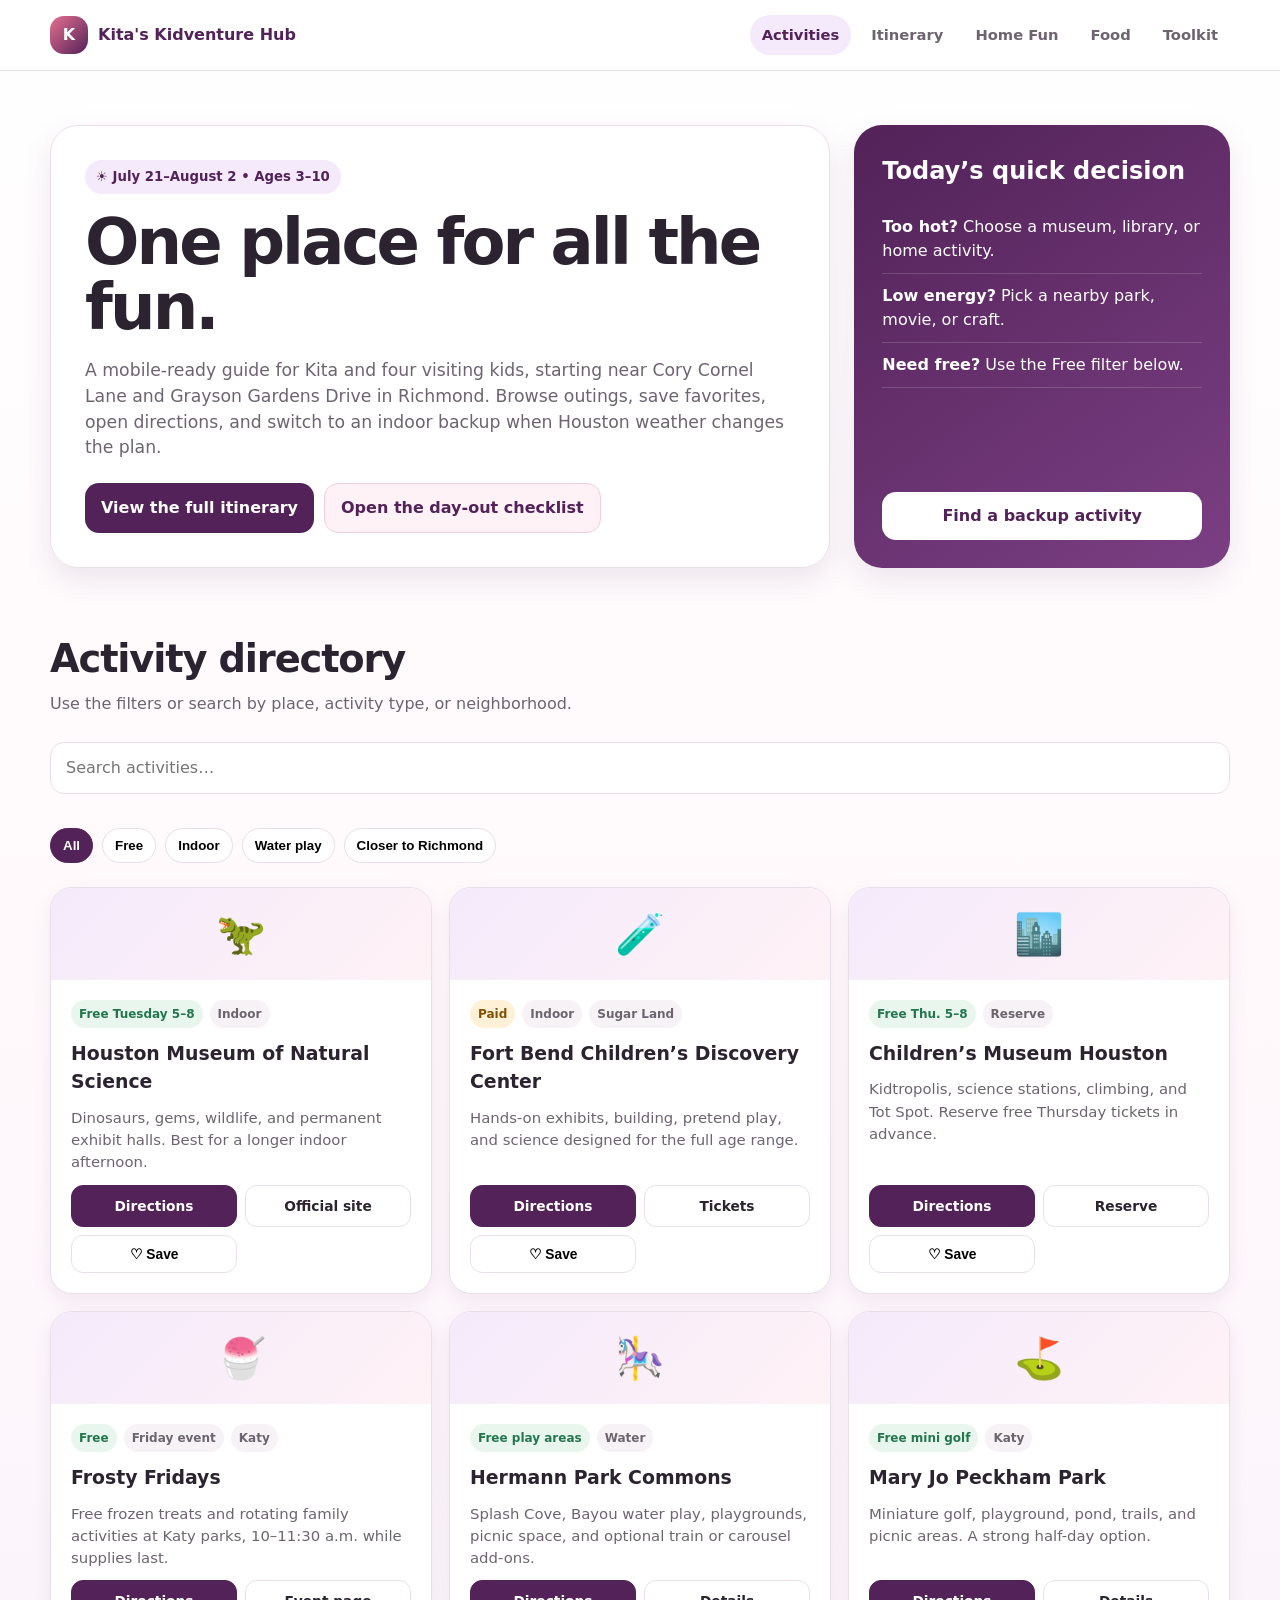
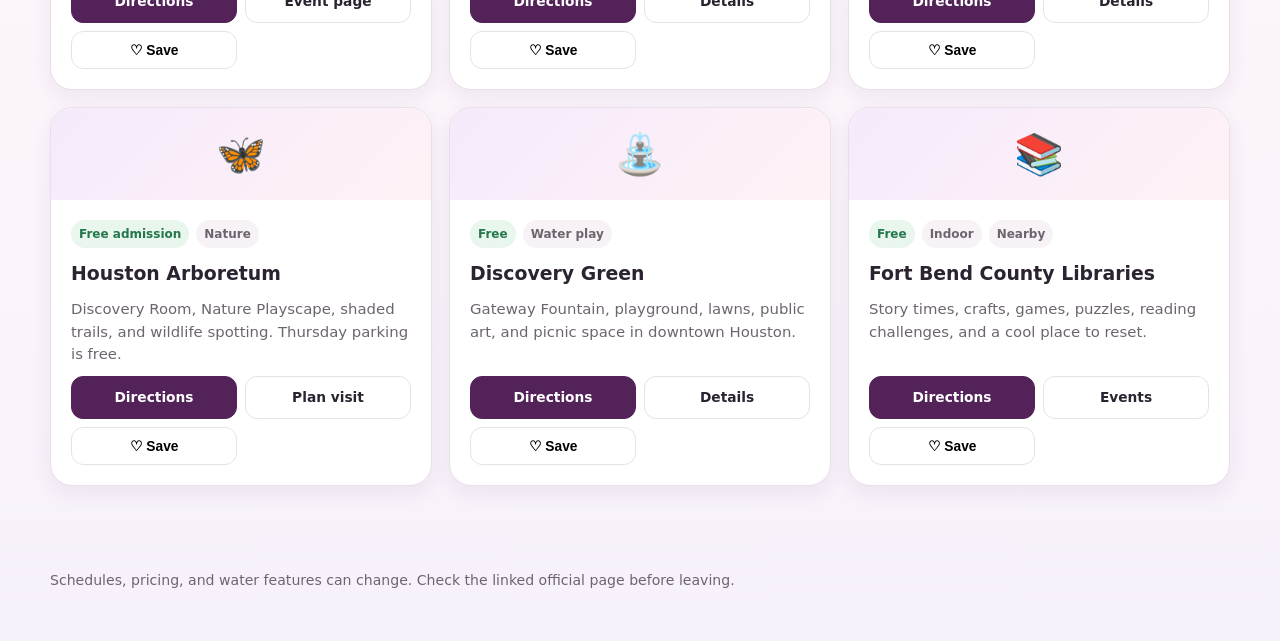
==== index.html @ 1c698588 "Add files via upload" ====
<!doctype html><html lang="en"><head><meta charset="utf-8"><meta name="viewport" content="width=device-width,initial-scale=1"><title>Kita's Kidventure Hub</title><link rel="stylesheet" href="styles.css"></head><body>
<header class="site-header"><div class="wrap nav"><a class="brand" href="index.html"><span class="brand-mark">K</span>Kita's Kidventure Hub</a><nav class="nav-links"><a class="active" href="index.html">Activities</a><a href="itinerary.html">Itinerary</a><a href="home.html">Home Fun</a><a href="food.html">Food</a><a href="toolkit.html">Toolkit</a></nav></div></header>
<main><section class="hero"><div class="wrap hero-grid"><div class="hero-card"><span class="eyebrow">☀️ July 21–August 2 • Ages 3–10</span><h1>One place for all the fun.</h1><p>A mobile-ready guide for Kita and four visiting kids, starting near Cory Cornel Lane and Grayson Gardens Drive in Richmond. Browse outings, save favorites, open directions, and switch to an indoor backup when Houston weather changes the plan.</p><div class="hero-actions"><a class="btn btn-primary" href="itinerary.html">View the full itinerary</a><a class="btn btn-secondary" href="toolkit.html">Open the day-out checklist</a></div></div><aside class="quick-card"><div><h2>Today’s quick decision</h2><ul class="quick-list"><li><strong>Too hot?</strong> Choose a museum, library, or home activity.</li><li><strong>Low energy?</strong> Pick a nearby park, movie, or craft.</li><li><strong>Need free?</strong> Use the Free filter below.</li></ul></div><a class="btn" style="background:white;color:#522258" href="home.html">Find a backup activity</a></aside></div></section>
<section class="section"><div class="wrap"><div class="section-head"><div><h2>Activity directory</h2><p>Use the filters or search by place, activity type, or neighborhood.</p></div></div><input id="activity-search" class="search" placeholder="Search activities…"><div class="filters"><button class="filter-btn active" data-filter="all">All</button><button class="filter-btn" data-filter="free">Free</button><button class="filter-btn" data-filter="indoor">Indoor</button><button class="filter-btn" data-filter="water">Water play</button><button class="filter-btn" data-filter="nearby">Closer to Richmond</button></div><div class="grid">
<article class="card" data-category="free indoor" data-search="Houston Museum Natural Science dinosaurs museum free indoor"><div class="card-icon">🦖</div><div class="card-body"><div class="tags"><span class="tag free">Free Tuesday 5–8</span><span class="tag">Indoor</span></div><h3>Houston Museum of Natural Science</h3><p>Dinosaurs, gems, wildlife, and permanent exhibit halls. Best for a longer indoor afternoon.</p><div class="card-actions"><a class="map" href="https://www.google.com/maps/dir/?api=1&origin=Cory+Cornel+Lane+and+Grayson+Gardens+Drive,+Richmond,+TX&destination=Houston+Museum+of+Natural+Science" target="_blank">Directions</a><a href="https://www.hmns.org/" target="_blank">Official site</a><button class="favorite" data-favorite="hmns">♡ Save</button></div></div></article>
<article class="card" data-category="paid indoor nearby" data-search="Fort Bend Children's Discovery Center Sugar Land museum indoor"><div class="card-icon">🧪</div><div class="card-body"><div class="tags"><span class="tag paid">Paid</span><span class="tag">Indoor</span><span class="tag">Sugar Land</span></div><h3>Fort Bend Children’s Discovery Center</h3><p>Hands-on exhibits, building, pretend play, and science designed for the full age range.</p><div class="card-actions"><a class="map" href="https://www.google.com/maps/dir/?api=1&origin=Cory+Cornel+Lane+and+Grayson+Gardens+Drive,+Richmond,+TX&destination=Fort+Bend+Children%27s+Discovery+Center" target="_blank">Directions</a><a href="https://www.childrensdiscoveryfb.org/" target="_blank">Tickets</a><button class="favorite" data-favorite="fbcdc">♡ Save</button></div></div></article>
<article class="card" data-category="free indoor" data-search="Children's Museum Houston free Thursday indoor Kidtropolis"><div class="card-icon">🏙️</div><div class="card-body"><div class="tags"><span class="tag free">Free Thu. 5–8</span><span class="tag">Reserve</span></div><h3>Children’s Museum Houston</h3><p>Kidtropolis, science stations, climbing, and Tot Spot. Reserve free Thursday tickets in advance.</p><div class="card-actions"><a class="map" href="https://www.google.com/maps/dir/?api=1&origin=Cory+Cornel+Lane+and+Grayson+Gardens+Drive,+Richmond,+TX&destination=Children%27s+Museum+Houston" target="_blank">Directions</a><a href="https://www.cmhouston.org/visiting/admission" target="_blank">Reserve</a><button class="favorite" data-favorite="cmh">♡ Save</button></div></div></article>
<article class="card" data-category="free outdoor water nearby" data-search="Katy Frosty Fridays frozen treats park water outdoor"><div class="card-icon">🍧</div><div class="card-body"><div class="tags"><span class="tag free">Free</span><span class="tag">Friday event</span><span class="tag">Katy</span></div><h3>Frosty Fridays</h3><p>Free frozen treats and rotating family activities at Katy parks, 10–11:30 a.m. while supplies last.</p><div class="card-actions"><a class="map" href="https://www.google.com/maps/dir/?api=1&origin=Cory+Cornel+Lane+and+Grayson+Gardens+Drive,+Richmond,+TX&destination=Katy+City+Park,+Katy,+TX" target="_blank">Directions</a><a href="https://www.cityofkaty.com/visitors/events" target="_blank">Event page</a><button class="favorite" data-favorite="frosty">♡ Save</button></div></div></article>
<article class="card" data-category="free outdoor water" data-search="Hermann Park Commons splash cove carousel playground outdoor water"><div class="card-icon">🎠</div><div class="card-body"><div class="tags"><span class="tag free">Free play areas</span><span class="tag">Water</span></div><h3>Hermann Park Commons</h3><p>Splash Cove, Bayou water play, playgrounds, picnic space, and optional train or carousel add-ons.</p><div class="card-actions"><a class="map" href="https://www.google.com/maps/dir/?api=1&origin=Cory+Cornel+Lane+and+Grayson+Gardens+Drive,+Richmond,+TX&destination=Hermann+Park+Commons,+Houston,+TX" target="_blank">Directions</a><a href="https://hermannpark.org/plans-projects/the-commons-at-hermann-park/" target="_blank">Details</a><button class="favorite" data-favorite="hermann">♡ Save</button></div></div></article>
<article class="card" data-category="free outdoor nearby" data-search="Mary Jo Peckham Park mini golf playground pond Katy"><div class="card-icon">⛳</div><div class="card-body"><div class="tags"><span class="tag free">Free mini golf</span><span class="tag">Katy</span></div><h3>Mary Jo Peckham Park</h3><p>Miniature golf, playground, pond, trails, and picnic areas. A strong half-day option.</p><div class="card-actions"><a class="map" href="https://www.google.com/maps/dir/?api=1&origin=Cory+Cornel+Lane+and+Grayson+Gardens+Drive,+Richmond,+TX&destination=Mary+Jo+Peckham+Park" target="_blank">Directions</a><a href="https://cp4.harriscountytx.gov/Community-Centers/Community-Center/mary-jo-peckham-aquatic-fitness-center" target="_blank">Details</a><button class="favorite" data-favorite="peckham">♡ Save</button></div></div></article>
<article class="card" data-category="free outdoor" data-search="Houston Arboretum nature center trails discovery room playscape"><div class="card-icon">🦋</div><div class="card-body"><div class="tags"><span class="tag free">Free admission</span><span class="tag">Nature</span></div><h3>Houston Arboretum</h3><p>Discovery Room, Nature Playscape, shaded trails, and wildlife spotting. Thursday parking is free.</p><div class="card-actions"><a class="map" href="https://www.google.com/maps/dir/?api=1&origin=Cory+Cornel+Lane+and+Grayson+Gardens+Drive,+Richmond,+TX&destination=Houston+Arboretum+and+Nature+Center" target="_blank">Directions</a><a href="https://houstonarboretum.org/plan-your-visit/" target="_blank">Plan visit</a><button class="favorite" data-favorite="arboretum">♡ Save</button></div></div></article>
<article class="card" data-category="free outdoor water" data-search="Discovery Green splash fountain playground downtown Houston"><div class="card-icon">⛲</div><div class="card-body"><div class="tags"><span class="tag free">Free</span><span class="tag">Water play</span></div><h3>Discovery Green</h3><p>Gateway Fountain, playground, lawns, public art, and picnic space in downtown Houston.</p><div class="card-actions"><a class="map" href="https://www.google.com/maps/dir/?api=1&origin=Cory+Cornel+Lane+and+Grayson+Gardens+Drive,+Richmond,+TX&destination=Discovery+Green,+Houston,+TX" target="_blank">Directions</a><a href="https://www.discoverygreen.com/" target="_blank">Details</a><button class="favorite" data-favorite="discovery">♡ Save</button></div></div></article>
<article class="card" data-category="free indoor nearby" data-search="Fort Bend County library Sugar Land kids story time crafts games"><div class="card-icon">📚</div><div class="card-body"><div class="tags"><span class="tag free">Free</span><span class="tag">Indoor</span><span class="tag">Nearby</span></div><h3>Fort Bend County Libraries</h3><p>Story times, crafts, games, puzzles, reading challenges, and a cool place to reset.</p><div class="card-actions"><a class="map" href="https://www.google.com/maps/dir/?api=1&origin=Cory+Cornel+Lane+and+Grayson+Gardens+Drive,+Richmond,+TX&destination=Sugar+Land+Branch+Library" target="_blank">Directions</a><a href="https://www.fortbendlibraries.gov/events/upcoming" target="_blank">Events</a><button class="favorite" data-favorite="library">♡ Save</button></div></div></article>
</div></div></section></main>
<footer class="footer"><div class="wrap">Schedules, pricing, and water features can change. Check the linked official page before leaving.</div></footer>
<nav class="mobile-nav"><a href="index.html"><strong>🎟️</strong>Activities</a><a href="itinerary.html"><strong>🗓️</strong>Plan</a><a href="home.html"><strong>🏠</strong>Home</a><a href="food.html"><strong>🍕</strong>Food</a><a href="toolkit.html"><strong>🎒</strong>Toolkit</a></nav><script src="app.js"></script></body></html>
---- styles.css ----
:root{--plum:#522258;--lav:#f4eafb;--pink:#e76f91;--rose:#fff2f6;--gold:#e3a63b;--mint:#e8f6ee;--green:#24764d;--ink:#2b2430;--muted:#6d6470;--white:#fff;--line:#e9dfe8;--shadow:0 12px 30px rgba(82,34,88,.10)}
*{box-sizing:border-box}body{margin:0;font-family:Inter,ui-sans-serif,system-ui,-apple-system,BlinkMacSystemFont,"Segoe UI",sans-serif;color:var(--ink);background:linear-gradient(180deg,#fff 0,#fff8fb 48%,#f7f1fb 100%);line-height:1.5}a{color:inherit}.wrap{width:min(1180px,calc(100% - 28px));margin:auto}.site-header{position:sticky;top:0;z-index:20;background:rgba(255,255,255,.94);backdrop-filter:blur(12px);border-bottom:1px solid var(--line)}.nav{display:flex;align-items:center;justify-content:space-between;gap:16px;min-height:70px}.brand{display:flex;align-items:center;gap:10px;text-decoration:none;font-weight:900;color:var(--plum)}.brand-mark{width:38px;height:38px;border-radius:14px;display:grid;place-items:center;background:linear-gradient(135deg,var(--pink),var(--plum));color:white}.nav-links{display:flex;gap:8px;flex-wrap:wrap}.nav-links a{text-decoration:none;padding:9px 12px;border-radius:999px;font-size:.92rem;font-weight:700;color:var(--muted)}.nav-links a:hover,.nav-links a.active{background:var(--lav);color:var(--plum)}.hero{padding:54px 0 34px}.hero-grid{display:grid;grid-template-columns:1.35fr .65fr;gap:24px;align-items:stretch}.hero-card{border:1px solid var(--line);background:rgba(255,255,255,.92);border-radius:28px;padding:34px;box-shadow:var(--shadow)}.eyebrow{display:inline-flex;gap:8px;align-items:center;background:var(--lav);color:var(--plum);padding:7px 11px;border-radius:999px;font-weight:800;font-size:.83rem}.hero h1{font-size:clamp(2.1rem,5vw,4.3rem);line-height:1.02;letter-spacing:-.045em;margin:16px 0}.hero p{font-size:1.08rem;color:var(--muted);max-width:760px}.hero-actions{display:flex;gap:10px;flex-wrap:wrap;margin-top:22px}.btn{border:0;border-radius:14px;padding:12px 16px;font-weight:800;text-decoration:none;display:inline-flex;align-items:center;justify-content:center;gap:8px;cursor:pointer}.btn-primary{background:var(--plum);color:white}.btn-secondary{background:var(--rose);color:var(--plum);border:1px solid #f1cfda}.quick-card{background:linear-gradient(145deg,var(--plum),#7b3f83);color:white;border-radius:28px;padding:28px;display:flex;flex-direction:column;justify-content:space-between;box-shadow:var(--shadow)}.quick-card h2{margin:0 0 10px}.quick-list{list-style:none;padding:0;margin:16px 0}.quick-list li{padding:10px 0;border-bottom:1px solid rgba(255,255,255,.16)}.section{padding:28px 0 56px}.section-head{display:flex;justify-content:space-between;gap:16px;align-items:end;margin-bottom:18px}.section h2{font-size:clamp(1.65rem,3vw,2.4rem);letter-spacing:-.03em;margin:0}.section-head p{margin:4px 0 0;color:var(--muted)}.filters{display:flex;gap:9px;flex-wrap:wrap;margin:18px 0 24px}.filter-btn{border:1px solid var(--line);background:white;padding:9px 12px;border-radius:999px;font-weight:750;cursor:pointer}.filter-btn.active{background:var(--plum);color:white;border-color:var(--plum)}.grid{display:grid;grid-template-columns:repeat(3,1fr);gap:17px}.card{background:white;border:1px solid var(--line);border-radius:22px;overflow:hidden;box-shadow:0 7px 20px rgba(82,34,88,.07);display:flex;flex-direction:column}.card-body{padding:20px;display:flex;flex-direction:column;gap:11px;flex:1}.card-icon{height:92px;background:linear-gradient(135deg,var(--lav),var(--rose));display:grid;place-items:center;font-size:2.5rem}.tags{display:flex;flex-wrap:wrap;gap:7px}.tag{font-size:.75rem;font-weight:800;padding:5px 8px;border-radius:999px;background:#f6f2f5;color:var(--muted)}.tag.free{background:var(--mint);color:var(--green)}.tag.paid{background:#fff1d7;color:#815000}.card h3{margin:0;font-size:1.18rem}.card p{margin:0;color:var(--muted);font-size:.93rem}.card-actions{display:grid;grid-template-columns:1fr 1fr;gap:8px;margin-top:auto}.card-actions a,.card-actions button{border-radius:12px;padding:10px;text-align:center;text-decoration:none;font-weight:800;font-size:.86rem;border:1px solid var(--line);background:white;cursor:pointer}.card-actions .map{background:var(--plum);color:white;border-color:var(--plum)}.favorite.on{background:var(--rose);color:#a82d59}.notice{background:var(--rose);border:1px solid #f0cad7;border-radius:18px;padding:16px 18px;color:#71344b}.table-wrap{overflow-x:auto;border:1px solid var(--line);border-radius:20px;background:white;box-shadow:var(--shadow)}table{border-collapse:collapse;width:100%;min-width:980px}th,td{text-align:left;vertical-align:top;padding:15px;border-bottom:1px solid var(--line);font-size:.91rem}th{background:var(--lav);color:var(--plum);font-size:.8rem;text-transform:uppercase;letter-spacing:.05em}tr:last-child td{border-bottom:0}.day{font-weight:900;color:var(--plum);white-space:nowrap}.status-btn{border:1px solid var(--line);background:white;border-radius:10px;padding:7px 9px;font-weight:800;cursor:pointer}.status-btn.done{background:var(--mint);color:var(--green)}.mini-grid{display:grid;grid-template-columns:repeat(2,1fr);gap:16px}.panel{background:white;border:1px solid var(--line);border-radius:20px;padding:20px}.panel h3{margin-top:0}.checklist{display:grid;gap:10px}.check-row{display:flex;gap:10px;align-items:flex-start;padding:10px;border-radius:12px;background:#faf8fa}.check-row input{margin-top:4px}.list-clean{padding-left:20px}.deal{display:flex;justify-content:space-between;gap:12px;border-bottom:1px solid var(--line);padding:12px 0}.deal:last-child{border-bottom:0}.deal small{color:var(--muted)}.movie-grid{display:grid;grid-template-columns:repeat(4,1fr);gap:13px}.movie{background:white;border:1px solid var(--line);border-radius:18px;padding:16px}.movie .poster{height:120px;border-radius:14px;background:linear-gradient(145deg,var(--lav),var(--rose));display:grid;place-items:center;font-size:2.3rem}.movie h3{font-size:1rem}.footer{padding:28px 0 50px;color:var(--muted);font-size:.88rem}.mobile-nav{display:none}.search{width:100%;border:1px solid var(--line);border-radius:14px;padding:13px 15px;font:inherit;margin:8px 0 16px}.hidden{display:none!important}@media(max-width:900px){.hero-grid{grid-template-columns:1fr}.grid{grid-template-columns:repeat(2,1fr)}.movie-grid{grid-template-columns:repeat(2,1fr)}.nav-links{display:none}.mobile-nav{display:grid;position:fixed;z-index:40;bottom:0;left:0;right:0;grid-template-columns:repeat(5,1fr);background:white;border-top:1px solid var(--line);padding:6px 3px env(safe-area-inset-bottom);box-shadow:0 -8px 25px rgba(82,34,88,.10)}.mobile-nav a{text-decoration:none;text-align:center;font-size:.68rem;padding:5px 2px;color:var(--muted)}.mobile-nav strong{display:block;font-size:1.1rem}.footer{padding-bottom:88px}}@media(max-width:620px){.grid,.mini-grid{grid-template-columns:1fr}.movie-grid{grid-template-columns:1fr 1fr}.hero-card,.quick-card{padding:23px}.hero{padding-top:28px}.section{padding-bottom:42px}.card-actions{grid-template-columns:1fr}.wrap{width:min(100% - 20px,1180px)}}
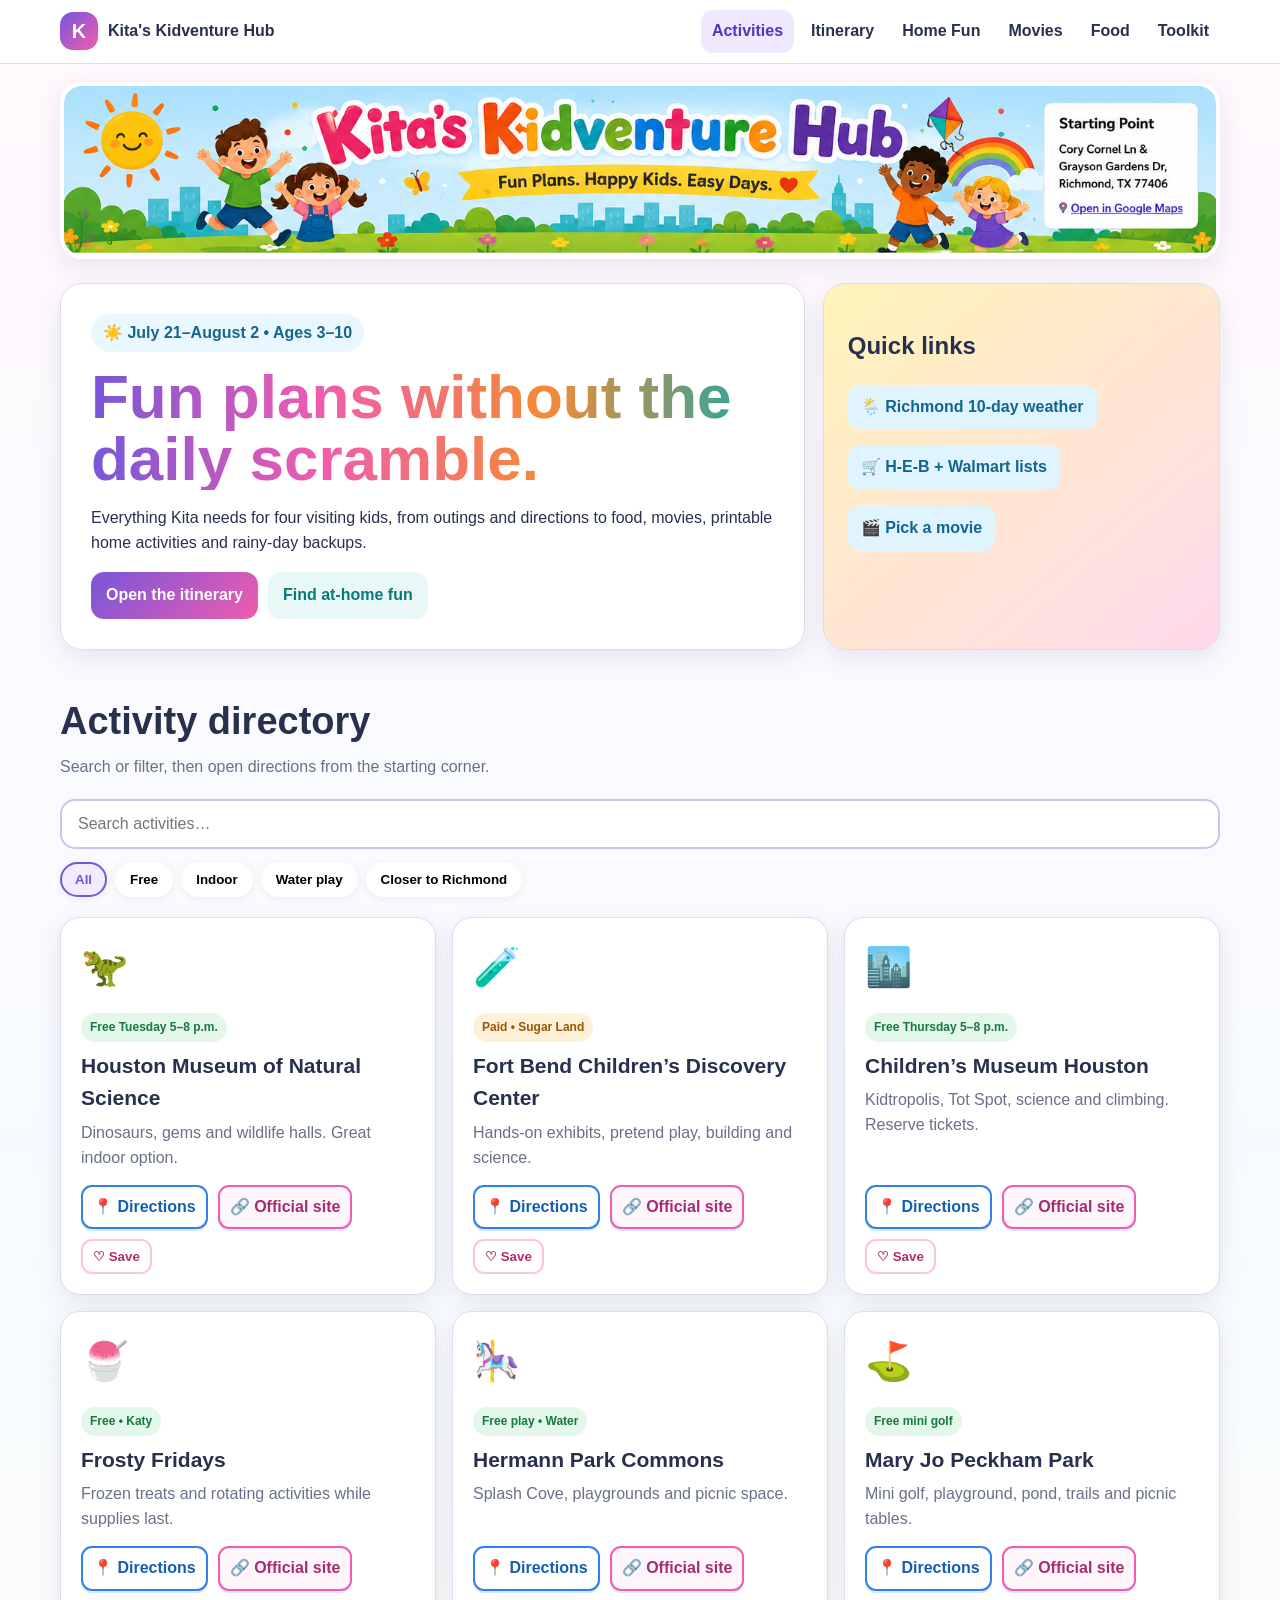
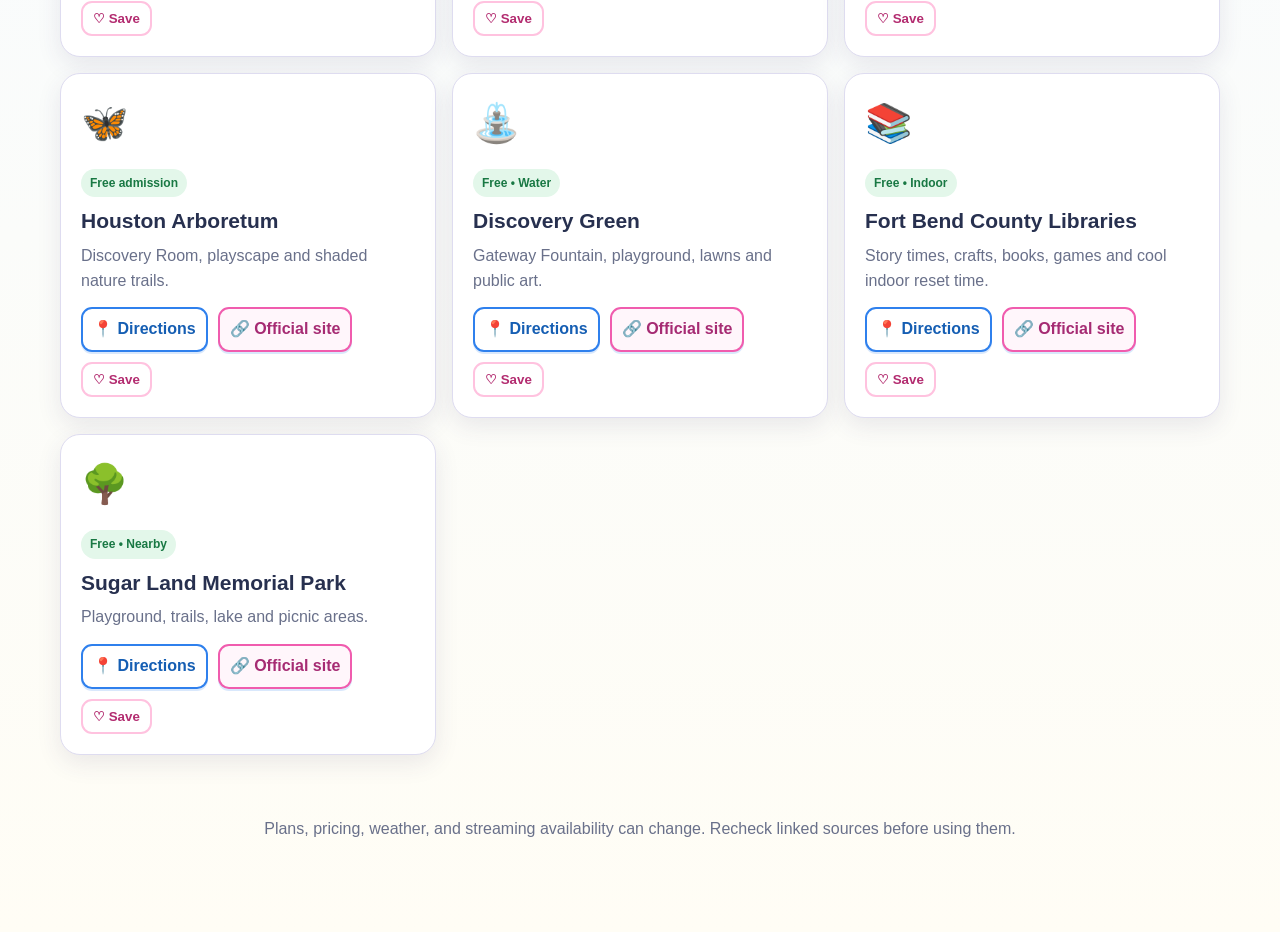
==== commit 0b4f9804: "Add files via upload" ====
--- a/index.html
+++ b/index.html
@@ -1,16 +1 @@
-<!doctype html><html lang="en"><head><meta charset="utf-8"><meta name="viewport" content="width=device-width,initial-scale=1"><title>Kita's Kidventure Hub</title><link rel="stylesheet" href="styles.css"></head><body>
-<header class="site-header"><div class="wrap nav"><a class="brand" href="index.html"><span class="brand-mark">K</span>Kita's Kidventure Hub</a><nav class="nav-links"><a class="active" href="index.html">Activities</a><a href="itinerary.html">Itinerary</a><a href="home.html">Home Fun</a><a href="food.html">Food</a><a href="toolkit.html">Toolkit</a></nav></div></header>
-<main><section class="hero"><div class="wrap hero-grid"><div class="hero-card"><span class="eyebrow">☀️ July 21–August 2 • Ages 3–10</span><h1>One place for all the fun.</h1><p>A mobile-ready guide for Kita and four visiting kids, starting near Cory Cornel Lane and Grayson Gardens Drive in Richmond. Browse outings, save favorites, open directions, and switch to an indoor backup when Houston weather changes the plan.</p><div class="hero-actions"><a class="btn btn-primary" href="itinerary.html">View the full itinerary</a><a class="btn btn-secondary" href="toolkit.html">Open the day-out checklist</a></div></div><aside class="quick-card"><div><h2>Today’s quick decision</h2><ul class="quick-list"><li><strong>Too hot?</strong> Choose a museum, library, or home activity.</li><li><strong>Low energy?</strong> Pick a nearby park, movie, or craft.</li><li><strong>Need free?</strong> Use the Free filter below.</li></ul></div><a class="btn" style="background:white;color:#522258" href="home.html">Find a backup activity</a></aside></div></section>
-<section class="section"><div class="wrap"><div class="section-head"><div><h2>Activity directory</h2><p>Use the filters or search by place, activity type, or neighborhood.</p></div></div><input id="activity-search" class="search" placeholder="Search activities…"><div class="filters"><button class="filter-btn active" data-filter="all">All</button><button class="filter-btn" data-filter="free">Free</button><button class="filter-btn" data-filter="indoor">Indoor</button><button class="filter-btn" data-filter="water">Water play</button><button class="filter-btn" data-filter="nearby">Closer to Richmond</button></div><div class="grid">
-<article class="card" data-category="free indoor" data-search="Houston Museum Natural Science dinosaurs museum free indoor"><div class="card-icon">🦖</div><div class="card-body"><div class="tags"><span class="tag free">Free Tuesday 5–8</span><span class="tag">Indoor</span></div><h3>Houston Museum of Natural Science</h3><p>Dinosaurs, gems, wildlife, and permanent exhibit halls. Best for a longer indoor afternoon.</p><div class="card-actions"><a class="map" href="https://www.google.com/maps/dir/?api=1&origin=Cory+Cornel+Lane+and+Grayson+Gardens+Drive,+Richmond,+TX&destination=Houston+Museum+of+Natural+Science" target="_blank">Directions</a><a href="https://www.hmns.org/" target="_blank">Official site</a><button class="favorite" data-favorite="hmns">♡ Save</button></div></div></article>
-<article class="card" data-category="paid indoor nearby" data-search="Fort Bend Children's Discovery Center Sugar Land museum indoor"><div class="card-icon">🧪</div><div class="card-body"><div class="tags"><span class="tag paid">Paid</span><span class="tag">Indoor</span><span class="tag">Sugar Land</span></div><h3>Fort Bend Children’s Discovery Center</h3><p>Hands-on exhibits, building, pretend play, and science designed for the full age range.</p><div class="card-actions"><a class="map" href="https://www.google.com/maps/dir/?api=1&origin=Cory+Cornel+Lane+and+Grayson+Gardens+Drive,+Richmond,+TX&destination=Fort+Bend+Children%27s+Discovery+Center" target="_blank">Directions</a><a href="https://www.childrensdiscoveryfb.org/" target="_blank">Tickets</a><button class="favorite" data-favorite="fbcdc">♡ Save</button></div></div></article>
-<article class="card" data-category="free indoor" data-search="Children's Museum Houston free Thursday indoor Kidtropolis"><div class="card-icon">🏙️</div><div class="card-body"><div class="tags"><span class="tag free">Free Thu. 5–8</span><span class="tag">Reserve</span></div><h3>Children’s Museum Houston</h3><p>Kidtropolis, science stations, climbing, and Tot Spot. Reserve free Thursday tickets in advance.</p><div class="card-actions"><a class="map" href="https://www.google.com/maps/dir/?api=1&origin=Cory+Cornel+Lane+and+Grayson+Gardens+Drive,+Richmond,+TX&destination=Children%27s+Museum+Houston" target="_blank">Directions</a><a href="https://www.cmhouston.org/visiting/admission" target="_blank">Reserve</a><button class="favorite" data-favorite="cmh">♡ Save</button></div></div></article>
-<article class="card" data-category="free outdoor water nearby" data-search="Katy Frosty Fridays frozen treats park water outdoor"><div class="card-icon">🍧</div><div class="card-body"><div class="tags"><span class="tag free">Free</span><span class="tag">Friday event</span><span class="tag">Katy</span></div><h3>Frosty Fridays</h3><p>Free frozen treats and rotating family activities at Katy parks, 10–11:30 a.m. while supplies last.</p><div class="card-actions"><a class="map" href="https://www.google.com/maps/dir/?api=1&origin=Cory+Cornel+Lane+and+Grayson+Gardens+Drive,+Richmond,+TX&destination=Katy+City+Park,+Katy,+TX" target="_blank">Directions</a><a href="https://www.cityofkaty.com/visitors/events" target="_blank">Event page</a><button class="favorite" data-favorite="frosty">♡ Save</button></div></div></article>
-<article class="card" data-category="free outdoor water" data-search="Hermann Park Commons splash cove carousel playground outdoor water"><div class="card-icon">🎠</div><div class="card-body"><div class="tags"><span class="tag free">Free play areas</span><span class="tag">Water</span></div><h3>Hermann Park Commons</h3><p>Splash Cove, Bayou water play, playgrounds, picnic space, and optional train or carousel add-ons.</p><div class="card-actions"><a class="map" href="https://www.google.com/maps/dir/?api=1&origin=Cory+Cornel+Lane+and+Grayson+Gardens+Drive,+Richmond,+TX&destination=Hermann+Park+Commons,+Houston,+TX" target="_blank">Directions</a><a href="https://hermannpark.org/plans-projects/the-commons-at-hermann-park/" target="_blank">Details</a><button class="favorite" data-favorite="hermann">♡ Save</button></div></div></article>
-<article class="card" data-category="free outdoor nearby" data-search="Mary Jo Peckham Park mini golf playground pond Katy"><div class="card-icon">⛳</div><div class="card-body"><div class="tags"><span class="tag free">Free mini golf</span><span class="tag">Katy</span></div><h3>Mary Jo Peckham Park</h3><p>Miniature golf, playground, pond, trails, and picnic areas. A strong half-day option.</p><div class="card-actions"><a class="map" href="https://www.google.com/maps/dir/?api=1&origin=Cory+Cornel+Lane+and+Grayson+Gardens+Drive,+Richmond,+TX&destination=Mary+Jo+Peckham+Park" target="_blank">Directions</a><a href="https://cp4.harriscountytx.gov/Community-Centers/Community-Center/mary-jo-peckham-aquatic-fitness-center" target="_blank">Details</a><button class="favorite" data-favorite="peckham">♡ Save</button></div></div></article>
-<article class="card" data-category="free outdoor" data-search="Houston Arboretum nature center trails discovery room playscape"><div class="card-icon">🦋</div><div class="card-body"><div class="tags"><span class="tag free">Free admission</span><span class="tag">Nature</span></div><h3>Houston Arboretum</h3><p>Discovery Room, Nature Playscape, shaded trails, and wildlife spotting. Thursday parking is free.</p><div class="card-actions"><a class="map" href="https://www.google.com/maps/dir/?api=1&origin=Cory+Cornel+Lane+and+Grayson+Gardens+Drive,+Richmond,+TX&destination=Houston+Arboretum+and+Nature+Center" target="_blank">Directions</a><a href="https://houstonarboretum.org/plan-your-visit/" target="_blank">Plan visit</a><button class="favorite" data-favorite="arboretum">♡ Save</button></div></div></article>
-<article class="card" data-category="free outdoor water" data-search="Discovery Green splash fountain playground downtown Houston"><div class="card-icon">⛲</div><div class="card-body"><div class="tags"><span class="tag free">Free</span><span class="tag">Water play</span></div><h3>Discovery Green</h3><p>Gateway Fountain, playground, lawns, public art, and picnic space in downtown Houston.</p><div class="card-actions"><a class="map" href="https://www.google.com/maps/dir/?api=1&origin=Cory+Cornel+Lane+and+Grayson+Gardens+Drive,+Richmond,+TX&destination=Discovery+Green,+Houston,+TX" target="_blank">Directions</a><a href="https://www.discoverygreen.com/" target="_blank">Details</a><button class="favorite" data-favorite="discovery">♡ Save</button></div></div></article>
-<article class="card" data-category="free indoor nearby" data-search="Fort Bend County library Sugar Land kids story time crafts games"><div class="card-icon">📚</div><div class="card-body"><div class="tags"><span class="tag free">Free</span><span class="tag">Indoor</span><span class="tag">Nearby</span></div><h3>Fort Bend County Libraries</h3><p>Story times, crafts, games, puzzles, reading challenges, and a cool place to reset.</p><div class="card-actions"><a class="map" href="https://www.google.com/maps/dir/?api=1&origin=Cory+Cornel+Lane+and+Grayson+Gardens+Drive,+Richmond,+TX&destination=Sugar+Land+Branch+Library" target="_blank">Directions</a><a href="https://www.fortbendlibraries.gov/events/upcoming" target="_blank">Events</a><button class="favorite" data-favorite="library">♡ Save</button></div></div></article>
-</div></div></section></main>
-<footer class="footer"><div class="wrap">Schedules, pricing, and water features can change. Check the linked official page before leaving.</div></footer>
-<nav class="mobile-nav"><a href="index.html"><strong>🎟️</strong>Activities</a><a href="itinerary.html"><strong>🗓️</strong>Plan</a><a href="home.html"><strong>🏠</strong>Home</a><a href="food.html"><strong>🍕</strong>Food</a><a href="toolkit.html"><strong>🎒</strong>Toolkit</a></nav><script src="app.js"></script></body></html>
+<!doctype html><html lang="en"><head><meta charset="utf-8"><meta name="viewport" content="width=device-width,initial-scale=1"><title>Kita's Kidventure Hub</title><link rel="stylesheet" href="styles.css"></head><body><header class="site-header"><div class="wrap nav"><a class="brand" href="index.html"><span class="brand-mark">K</span>Kita's Kidventure Hub</a><nav class="nav-links"><a class="active" href="index.html">Activities</a><a class="" href="itinerary.html">Itinerary</a><a class="" href="home.html">Home Fun</a><a class="" href="movies.html">Movies</a><a class="" href="food.html">Food</a><a class="" href="toolkit.html">Toolkit</a></nav></div></header><main><section class="banner"><div class="wrap"><img src="kidventure-banner.png" alt="Colorful Kita's Kidventure Hub banner with four children and Houston scenery"></div></section><section class="hero"><div class="wrap hero-grid"><div class="hero-card"><span class="eyebrow">☀️ July 21–August 2 • Ages 3–10</span><h1>Fun plans without the daily scramble.</h1><p>Everything Kita needs for four visiting kids, from outings and directions to food, movies, printable home activities and rainy-day backups.</p><div class="hero-actions"><a class="btn btn-primary" href="itinerary.html">Open the itinerary</a><a class="btn btn-secondary" href="home.html">Find at-home fun</a></div></div><aside class="quick-card"><h2>Quick links</h2><p><a class="weather-link" href="https://weather.com/us/texas/city/richmond/tenday" target="_blank">🌦️ Richmond 10-day weather</a></p><p><a class="weather-link" href="food.html">🛒 H-E-B + Walmart lists</a></p><p><a class="weather-link" href="movies.html">🎬 Pick a movie</a></p></aside></div></section><section class="section"><div class="wrap"><div class="section-head"><div><h2>Activity directory</h2><p>Search or filter, then open directions from the starting corner.</p></div></div><input id="activity-search" class="search" placeholder="Search activities…"><div class="filters"><button class="filter-btn active" data-filter="all">All</button><button class="filter-btn" data-filter="free">Free</button><button class="filter-btn" data-filter="indoor">Indoor</button><button class="filter-btn" data-filter="water">Water play</button><button class="filter-btn" data-filter="nearby">Closer to Richmond</button></div><div class="grid"><article class="card" data-category="free indoor" data-search="Houston Museum Natural Science dinosaurs museum free indoor"><div class="card-icon">🦖</div><div class="card-body"><div class="tags"><span class="tag free">Free Tuesday 5–8 p.m.</span></div><h3>Houston Museum of Natural Science</h3><p>Dinosaurs, gems and wildlife halls. Great indoor option.</p><div class="card-actions"><a href="https://www.google.com/maps/dir/?api=1&origin=Cory+Cornel+Lane+and+Grayson+Gardens+Drive,+Richmond,+TX&destination=Houston+Museum+of+Natural+Science" target="_blank">📍 Directions</a><a href="https://www.hmns.org/visit/hours-admission/" target="_blank">🔗 Official site</a><button class="favorite" data-favorite="Houst">♡ Save</button></div></div></article><article class="card" data-category="paid indoor nearby" data-search="Fort Bend Children Discovery Sugar Land"><div class="card-icon">🧪</div><div class="card-body"><div class="tags"><span class="tag paid">Paid • Sugar Land</span></div><h3>Fort Bend Children’s Discovery Center</h3><p>Hands-on exhibits, pretend play, building and science.</p><div class="card-actions"><a href="https://www.google.com/maps/dir/?api=1&origin=Cory+Cornel+Lane+and+Grayson+Gardens+Drive,+Richmond,+TX&destination=Fort+Bend+Children%27s+Discovery+Center" target="_blank">📍 Directions</a><a href="https://www.childrensdiscoveryfb.org/" target="_blank">🔗 Official site</a><button class="favorite" data-favorite="Fort ">♡ Save</button></div></div></article><article class="card" data-category="free indoor" data-search="Children Museum Houston Thursday"><div class="card-icon">🏙️</div><div class="card-body"><div class="tags"><span class="tag free">Free Thursday 5–8 p.m.</span></div><h3>Children’s Museum Houston</h3><p>Kidtropolis, Tot Spot, science and climbing. Reserve tickets.</p><div class="card-actions"><a href="https://www.google.com/maps/dir/?api=1&origin=Cory+Cornel+Lane+and+Grayson+Gardens+Drive,+Richmond,+TX&destination=Children%27s+Museum+Houston" target="_blank">📍 Directions</a><a href="https://www.cmhouston.org/events/free-family-night" target="_blank">🔗 Official site</a><button class="favorite" data-favorite="Child">♡ Save</button></div></div></article><article class="card" data-category="free outdoor nearby" data-search="Frosty Friday Katy"><div class="card-icon">🍧</div><div class="card-body"><div class="tags"><span class="tag free">Free • Katy</span></div><h3>Frosty Fridays</h3><p>Frozen treats and rotating activities while supplies last.</p><div class="card-actions"><a href="https://www.google.com/maps/dir/?api=1&origin=Cory+Cornel+Lane+and+Grayson+Gardens+Drive,+Richmond,+TX&destination=Katy+City+Park,+Katy,+TX" target="_blank">📍 Directions</a><a href="https://www.cityofkaty.com/visitors/events" target="_blank">🔗 Official site</a><button class="favorite" data-favorite="Frost">♡ Save</button></div></div></article><article class="card" data-category="free outdoor water" data-search="Hermann Park splash water carousel"><div class="card-icon">🎠</div><div class="card-body"><div class="tags"><span class="tag free">Free play • Water</span></div><h3>Hermann Park Commons</h3><p>Splash Cove, playgrounds and picnic space.</p><div class="card-actions"><a href="https://www.google.com/maps/dir/?api=1&origin=Cory+Cornel+Lane+and+Grayson+Gardens+Drive,+Richmond,+TX&destination=Hermann+Park+Commons,+Houston,+TX" target="_blank">📍 Directions</a><a href="https://hermannpark.org/plans-projects/the-commons-at-hermann-park/" target="_blank">🔗 Official site</a><button class="favorite" data-favorite="Herma">♡ Save</button></div></div></article><article class="card" data-category="free outdoor nearby" data-search="Mary Jo Peckham Park mini golf"><div class="card-icon">⛳</div><div class="card-body"><div class="tags"><span class="tag free">Free mini golf</span></div><h3>Mary Jo Peckham Park</h3><p>Mini golf, playground, pond, trails and picnic tables.</p><div class="card-actions"><a href="https://www.google.com/maps/dir/?api=1&origin=Cory+Cornel+Lane+and+Grayson+Gardens+Drive,+Richmond,+TX&destination=Mary+Jo+Peckham+Park" target="_blank">📍 Directions</a><a href="https://cp4.harriscountytx.gov/Community-Centers/Community-Center/mary-jo-peckham-aquatic-fitness-center" target="_blank">🔗 Official site</a><button class="favorite" data-favorite="Mary ">♡ Save</button></div></div></article><article class="card" data-category="free outdoor" data-search="Houston Arboretum trails nature"><div class="card-icon">🦋</div><div class="card-body"><div class="tags"><span class="tag free">Free admission</span></div><h3>Houston Arboretum</h3><p>Discovery Room, playscape and shaded nature trails.</p><div class="card-actions"><a href="https://www.google.com/maps/dir/?api=1&origin=Cory+Cornel+Lane+and+Grayson+Gardens+Drive,+Richmond,+TX&destination=Houston+Arboretum+and+Nature+Center" target="_blank">📍 Directions</a><a href="https://houstonarboretum.org/plan-your-visit/" target="_blank">🔗 Official site</a><button class="favorite" data-favorite="Houst">♡ Save</button></div></div></article><article class="card" data-category="free outdoor water" data-search="Discovery Green splash fountain"><div class="card-icon">⛲</div><div class="card-body"><div class="tags"><span class="tag free">Free • Water</span></div><h3>Discovery Green</h3><p>Gateway Fountain, playground, lawns and public art.</p><div class="card-actions"><a href="https://www.google.com/maps/dir/?api=1&origin=Cory+Cornel+Lane+and+Grayson+Gardens+Drive,+Richmond,+TX&destination=Discovery+Green,+Houston,+TX" target="_blank">📍 Directions</a><a href="https://www.discoverygreen.com/" target="_blank">🔗 Official site</a><button class="favorite" data-favorite="Disco">♡ Save</button></div></div></article><article class="card" data-category="free indoor nearby" data-search="Fort Bend library Sugar Land"><div class="card-icon">📚</div><div class="card-body"><div class="tags"><span class="tag free">Free • Indoor</span></div><h3>Fort Bend County Libraries</h3><p>Story times, crafts, books, games and cool indoor reset time.</p><div class="card-actions"><a href="https://www.google.com/maps/dir/?api=1&origin=Cory+Cornel+Lane+and+Grayson+Gardens+Drive,+Richmond,+TX&destination=Sugar+Land+Branch+Library" target="_blank">📍 Directions</a><a href="https://www.fortbendlibraries.gov/events/upcoming" target="_blank">🔗 Official site</a><button class="favorite" data-favorite="Fort ">♡ Save</button></div></div></article><article class="card" data-category="free outdoor nearby" data-search="Sugar Land Memorial Park playground"><div class="card-icon">🌳</div><div class="card-body"><div class="tags"><span class="tag free">Free • Nearby</span></div><h3>Sugar Land Memorial Park</h3><p>Playground, trails, lake and picnic areas.</p><div class="card-actions"><a href="https://www.google.com/maps/dir/?api=1&origin=Cory+Cornel+Lane+and+Grayson+Gardens+Drive,+Richmond,+TX&destination=Sugar+Land+Memorial+Park" target="_blank">📍 Directions</a><a href="https://www.sugarlandtx.gov/Facilities/Facility/Details/Sugar-Land-Memorial-Park-23" target="_blank">🔗 Official site</a><button class="favorite" data-favorite="Sugar">♡ Save</button></div></div></article></div></div></section></main><footer class="footer"><div class="wrap">Plans, pricing, weather, and streaming availability can change. Recheck linked sources before using them.</div></footer><nav class="mobile-nav"><a href="index.html"><strong>🎟️</strong>Activities</a><a href="itinerary.html"><strong>🗓️</strong>Plan</a><a href="home.html"><strong>🏠</strong>Home</a><a href="movies.html"><strong>🎬</strong>Movies</a><a href="food.html"><strong>🍕</strong>Food</a><a href="toolkit.html"><strong>🎒</strong>Toolkit</a></nav><script src="app.js"></script></body></html>
--- a/styles.css
+++ b/styles.css
@@ -1,2 +1,6 @@
-:root{--plum:#522258;--lav:#f4eafb;--pink:#e76f91;--rose:#fff2f6;--gold:#e3a63b;--mint:#e8f6ee;--green:#24764d;--ink:#2b2430;--muted:#6d6470;--white:#fff;--line:#e9dfe8;--shadow:0 12px 30px rgba(82,34,88,.10)}
-*{box-sizing:border-box}body{margin:0;font-family:Inter,ui-sans-serif,system-ui,-apple-system,BlinkMacSystemFont,"Segoe UI",sans-serif;color:var(--ink);background:linear-gradient(180deg,#fff 0,#fff8fb 48%,#f7f1fb 100%);line-height:1.5}a{color:inherit}.wrap{width:min(1180px,calc(100% - 28px));margin:auto}.site-header{position:sticky;top:0;z-index:20;background:rgba(255,255,255,.94);backdrop-filter:blur(12px);border-bottom:1px solid var(--line)}.nav{display:flex;align-items:center;justify-content:space-between;gap:16px;min-height:70px}.brand{display:flex;align-items:center;gap:10px;text-decoration:none;font-weight:900;color:var(--plum)}.brand-mark{width:38px;height:38px;border-radius:14px;display:grid;place-items:center;background:linear-gradient(135deg,var(--pink),var(--plum));color:white}.nav-links{display:flex;gap:8px;flex-wrap:wrap}.nav-links a{text-decoration:none;padding:9px 12px;border-radius:999px;font-size:.92rem;font-weight:700;color:var(--muted)}.nav-links a:hover,.nav-links a.active{background:var(--lav);color:var(--plum)}.hero{padding:54px 0 34px}.hero-grid{display:grid;grid-template-columns:1.35fr .65fr;gap:24px;align-items:stretch}.hero-card{border:1px solid var(--line);background:rgba(255,255,255,.92);border-radius:28px;padding:34px;box-shadow:var(--shadow)}.eyebrow{display:inline-flex;gap:8px;align-items:center;background:var(--lav);color:var(--plum);padding:7px 11px;border-radius:999px;font-weight:800;font-size:.83rem}.hero h1{font-size:clamp(2.1rem,5vw,4.3rem);line-height:1.02;letter-spacing:-.045em;margin:16px 0}.hero p{font-size:1.08rem;color:var(--muted);max-width:760px}.hero-actions{display:flex;gap:10px;flex-wrap:wrap;margin-top:22px}.btn{border:0;border-radius:14px;padding:12px 16px;font-weight:800;text-decoration:none;display:inline-flex;align-items:center;justify-content:center;gap:8px;cursor:pointer}.btn-primary{background:var(--plum);color:white}.btn-secondary{background:var(--rose);color:var(--plum);border:1px solid #f1cfda}.quick-card{background:linear-gradient(145deg,var(--plum),#7b3f83);color:white;border-radius:28px;padding:28px;display:flex;flex-direction:column;justify-content:space-between;box-shadow:var(--shadow)}.quick-card h2{margin:0 0 10px}.quick-list{list-style:none;padding:0;margin:16px 0}.quick-list li{padding:10px 0;border-bottom:1px solid rgba(255,255,255,.16)}.section{padding:28px 0 56px}.section-head{display:flex;justify-content:space-between;gap:16px;align-items:end;margin-bottom:18px}.section h2{font-size:clamp(1.65rem,3vw,2.4rem);letter-spacing:-.03em;margin:0}.section-head p{margin:4px 0 0;color:var(--muted)}.filters{display:flex;gap:9px;flex-wrap:wrap;margin:18px 0 24px}.filter-btn{border:1px solid var(--line);background:white;padding:9px 12px;border-radius:999px;font-weight:750;cursor:pointer}.filter-btn.active{background:var(--plum);color:white;border-color:var(--plum)}.grid{display:grid;grid-template-columns:repeat(3,1fr);gap:17px}.card{background:white;border:1px solid var(--line);border-radius:22px;overflow:hidden;box-shadow:0 7px 20px rgba(82,34,88,.07);display:flex;flex-direction:column}.card-body{padding:20px;display:flex;flex-direction:column;gap:11px;flex:1}.card-icon{height:92px;background:linear-gradient(135deg,var(--lav),var(--rose));display:grid;place-items:center;font-size:2.5rem}.tags{display:flex;flex-wrap:wrap;gap:7px}.tag{font-size:.75rem;font-weight:800;padding:5px 8px;border-radius:999px;background:#f6f2f5;color:var(--muted)}.tag.free{background:var(--mint);color:var(--green)}.tag.paid{background:#fff1d7;color:#815000}.card h3{margin:0;font-size:1.18rem}.card p{margin:0;color:var(--muted);font-size:.93rem}.card-actions{display:grid;grid-template-columns:1fr 1fr;gap:8px;margin-top:auto}.card-actions a,.card-actions button{border-radius:12px;padding:10px;text-align:center;text-decoration:none;font-weight:800;font-size:.86rem;border:1px solid var(--line);background:white;cursor:pointer}.card-actions .map{background:var(--plum);color:white;border-color:var(--plum)}.favorite.on{background:var(--rose);color:#a82d59}.notice{background:var(--rose);border:1px solid #f0cad7;border-radius:18px;padding:16px 18px;color:#71344b}.table-wrap{overflow-x:auto;border:1px solid var(--line);border-radius:20px;background:white;box-shadow:var(--shadow)}table{border-collapse:collapse;width:100%;min-width:980px}th,td{text-align:left;vertical-align:top;padding:15px;border-bottom:1px solid var(--line);font-size:.91rem}th{background:var(--lav);color:var(--plum);font-size:.8rem;text-transform:uppercase;letter-spacing:.05em}tr:last-child td{border-bottom:0}.day{font-weight:900;color:var(--plum);white-space:nowrap}.status-btn{border:1px solid var(--line);background:white;border-radius:10px;padding:7px 9px;font-weight:800;cursor:pointer}.status-btn.done{background:var(--mint);color:var(--green)}.mini-grid{display:grid;grid-template-columns:repeat(2,1fr);gap:16px}.panel{background:white;border:1px solid var(--line);border-radius:20px;padding:20px}.panel h3{margin-top:0}.checklist{display:grid;gap:10px}.check-row{display:flex;gap:10px;align-items:flex-start;padding:10px;border-radius:12px;background:#faf8fa}.check-row input{margin-top:4px}.list-clean{padding-left:20px}.deal{display:flex;justify-content:space-between;gap:12px;border-bottom:1px solid var(--line);padding:12px 0}.deal:last-child{border-bottom:0}.deal small{color:var(--muted)}.movie-grid{display:grid;grid-template-columns:repeat(4,1fr);gap:13px}.movie{background:white;border:1px solid var(--line);border-radius:18px;padding:16px}.movie .poster{height:120px;border-radius:14px;background:linear-gradient(145deg,var(--lav),var(--rose));display:grid;place-items:center;font-size:2.3rem}.movie h3{font-size:1rem}.footer{padding:28px 0 50px;color:var(--muted);font-size:.88rem}.mobile-nav{display:none}.search{width:100%;border:1px solid var(--line);border-radius:14px;padding:13px 15px;font:inherit;margin:8px 0 16px}.hidden{display:none!important}@media(max-width:900px){.hero-grid{grid-template-columns:1fr}.grid{grid-template-columns:repeat(2,1fr)}.movie-grid{grid-template-columns:repeat(2,1fr)}.nav-links{display:none}.mobile-nav{display:grid;position:fixed;z-index:40;bottom:0;left:0;right:0;grid-template-columns:repeat(5,1fr);background:white;border-top:1px solid var(--line);padding:6px 3px env(safe-area-inset-bottom);box-shadow:0 -8px 25px rgba(82,34,88,.10)}.mobile-nav a{text-decoration:none;text-align:center;font-size:.68rem;padding:5px 2px;color:var(--muted)}.mobile-nav strong{display:block;font-size:1.1rem}.footer{padding-bottom:88px}}@media(max-width:620px){.grid,.mini-grid{grid-template-columns:1fr}.movie-grid{grid-template-columns:1fr 1fr}.hero-card,.quick-card{padding:23px}.hero{padding-top:28px}.section{padding-bottom:42px}.card-actions{grid-template-columns:1fr}.wrap{width:min(100% - 20px,1180px)}}
+
+:root{--ink:#27304f;--muted:#69708a;--purple:#7756d9;--pink:#f05cae;--blue:#2f80ed;--teal:#13a8a8;--green:#31a66a;--yellow:#f6c344;--orange:#f48b35;--paper:#fffdf8;--line:#dedcf0;--shadow:0 8px 24px rgba(54,48,100,.10)}
+*{box-sizing:border-box}html{scroll-behavior:smooth}body{margin:0;font-family:Arial,Helvetica,sans-serif;color:var(--ink);background:linear-gradient(180deg,#fff8fd 0,#f7fbff 45%,#fffdf5 100%);line-height:1.55}a{color:var(--blue)}img{max-width:100%}.wrap{width:min(1160px,calc(100% - 28px));margin:auto}.site-header{position:sticky;top:0;z-index:20;background:rgba(255,255,255,.96);border-bottom:1px solid var(--line);backdrop-filter:blur(12px)}.nav{display:flex;align-items:center;justify-content:space-between;gap:16px;padding:10px 0}.brand{display:flex;align-items:center;gap:10px;text-decoration:none;color:var(--ink);font-weight:900}.brand-mark{display:grid;place-items:center;width:38px;height:38px;border-radius:13px;background:linear-gradient(135deg,var(--purple),var(--pink));color:#fff;font-size:20px}.nav-links{display:flex;gap:6px;flex-wrap:wrap}.nav-links a{text-decoration:none;color:var(--ink);font-weight:800;padding:9px 11px;border-radius:12px}.nav-links a:hover,.nav-links a.active{background:#efe9ff;color:#5631c5}.banner{padding:18px 0 0}.banner img{display:block;width:100%;border-radius:22px;box-shadow:var(--shadow);border:4px solid #fff}.hero{padding:24px 0}.hero-grid{display:grid;grid-template-columns:1.5fr .8fr;gap:18px}.hero-card,.quick-card,.panel{border:1px solid var(--line);border-radius:22px;background:rgba(255,255,255,.96);box-shadow:var(--shadow)}.hero-card{padding:30px}.quick-card{padding:24px;background:linear-gradient(140deg,#fff4b8,#ffd9ec)}.eyebrow,.tag,.pill{display:inline-flex;align-items:center;border-radius:999px;font-weight:800}.eyebrow{padding:7px 12px;background:#e9f8ff;color:#16658a}.hero h1{font-size:clamp(34px,6vw,62px);line-height:1;margin:14px 0;background:linear-gradient(90deg,var(--purple),var(--pink),var(--orange),var(--teal));-webkit-background-clip:text;color:transparent}.hero-actions,.card-actions,.button-row{display:flex;gap:10px;flex-wrap:wrap}.btn,button.btn{display:inline-flex;align-items:center;justify-content:center;border:0;border-radius:13px;padding:11px 15px;text-decoration:none;font-weight:900;cursor:pointer}.btn-primary{background:linear-gradient(135deg,var(--purple),var(--pink));color:#fff}.btn-secondary{background:#e8f8f7;color:#087979}.btn-yellow{background:#fff0a8;color:#755700}.section{padding:18px 0 34px}.section-head{display:flex;justify-content:space-between;gap:20px;align-items:end;margin-bottom:16px}.section h2{font-size:clamp(26px,4vw,38px);margin:0}.section-head p{margin:4px 0;color:var(--muted)}.search{width:100%;padding:14px 16px;border:2px solid #c9c4e9;border-radius:15px;font-size:16px;background:#fff}.filters{display:flex;gap:8px;flex-wrap:wrap;margin:13px 0 20px}.filter-btn{border:2px solid transparent;border-radius:999px;padding:8px 13px;background:#fff;box-shadow:0 2px 8px rgba(0,0,0,.06);font-weight:800;cursor:pointer}.filter-btn.active{border-color:var(--purple);color:var(--purple);background:#f1edff}.grid{display:grid;grid-template-columns:repeat(3,1fr);gap:16px}.card{background:#fff;border:1px solid var(--line);border-radius:20px;overflow:hidden;box-shadow:var(--shadow);display:flex;flex-direction:column}.card-icon{font-size:38px;padding:20px 20px 0}.card-body{padding:16px 20px 20px;display:flex;flex-direction:column;flex:1}.card h3{margin:8px 0 6px;font-size:21px}.card p{color:var(--muted);margin:0 0 14px}.tags{display:flex;gap:6px;flex-wrap:wrap}.tag{padding:5px 9px;background:#edf5ff;color:#2562a9;font-size:12px}.tag.free{background:#e3f7ea;color:#187843}.tag.paid{background:#fff0d9;color:#975800}.card-actions{margin-top:auto}.card-actions a,.link-button{display:inline-flex;align-items:center;text-decoration:none;border:2px solid var(--blue);border-radius:11px;padding:8px 10px;background:#fff;color:#155eb3;font-weight:900;box-shadow:0 2px 0 rgba(47,128,237,.18)}.card-actions a:nth-of-type(2){border-color:var(--pink);color:#a62b73;background:#fff6fb}.card-actions a:hover,.link-button:hover{transform:translateY(-1px);box-shadow:0 4px 0 rgba(47,128,237,.16)}.favorite{background:#fff;border:2px solid #ffc2df;border-radius:11px;padding:8px 10px;color:#b32c70;font-weight:900;cursor:pointer}.itinerary{display:grid;gap:14px}.day{display:grid;grid-template-columns:105px 1fr;gap:14px;border:1px solid var(--line);border-radius:20px;background:#fff;padding:16px;box-shadow:var(--shadow)}.date-badge{border-radius:16px;padding:14px;text-align:center;font-weight:900;background:linear-gradient(145deg,#e9e3ff,#ffe1f0);font-size:18px}.day h3{margin:0;font-size:22px}.day-meta{display:flex;gap:8px;flex-wrap:wrap;margin:8px 0}.pill{padding:5px 9px;background:#eef6ff;font-size:13px}.day-links{display:flex;gap:8px;flex-wrap:wrap;margin-top:12px}.day-links a{display:inline-flex;align-items:center;gap:5px;padding:9px 12px;border-radius:10px;text-decoration:none;font-weight:900;border:2px solid}.day-links .directions{color:#075fb8;background:#eaf5ff;border-color:#4ba0ef}.day-links .official{color:#8c2869;background:#fff0f8;border-color:#f078b6}.day-links .tickets{color:#6b5100;background:#fff6c8;border-color:#e7bd2f}.day-links .backup{color:#08715e;background:#e7fbf6;border-color:#43bca1}.panel{padding:22px}.two-col{display:grid;grid-template-columns:1fr 1fr;gap:18px}.checklist{list-style:none;padding:0;margin:0;display:grid;gap:8px}.checklist label{display:flex;gap:9px;align-items:flex-start;padding:9px;border-radius:11px;background:#f7f7fc}.shop-card{border-top:8px solid var(--green)}.shop-card.walmart{border-top-color:var(--blue)}.movie-grid{display:grid;grid-template-columns:repeat(3,1fr);gap:15px}.movie{padding:18px;border-radius:18px;background:#fff;border:1px solid var(--line);box-shadow:var(--shadow)}.movie h3{margin:4px 0}.platform{display:inline-flex;padding:5px 9px;border-radius:999px;background:#efe9ff;color:#5d3bb7;font-weight:900;font-size:13px}.guide-card{position:relative}.guide-card .print-link{margin-top:8px}.footer{padding:28px 0 90px;color:var(--muted);text-align:center}.mobile-nav{display:none}.notice{padding:14px 16px;border-radius:14px;background:#fff7cc;border:1px solid #efd66e}.weather-link{display:inline-flex;text-decoration:none;font-weight:900;background:#dff4ff;color:#12658c;padding:10px 13px;border-radius:12px}.print-only{display:none}
+@media(max-width:850px){.nav-links{display:none}.hero-grid,.two-col{grid-template-columns:1fr}.grid,.movie-grid{grid-template-columns:repeat(2,1fr)}.mobile-nav{position:fixed;bottom:0;left:0;right:0;z-index:30;display:grid;grid-template-columns:repeat(6,1fr);background:#fff;border-top:1px solid var(--line);padding:6px 2px}.mobile-nav a{text-decoration:none;color:var(--ink);font-size:10px;text-align:center;font-weight:800}.mobile-nav strong{display:block;font-size:18px}.footer{padding-bottom:90px}}
+@media(max-width:560px){.grid,.movie-grid{grid-template-columns:1fr}.hero-card{padding:22px}.day{grid-template-columns:1fr}.date-badge{text-align:left}.banner img{border-radius:14px}.section-head{align-items:start;flex-direction:column}}
+@media print{.site-header,.mobile-nav,.footer,.no-print,.banner{display:none!important}body{background:white}.wrap{width:100%}.panel,.day,.card{box-shadow:none;break-inside:avoid}.print-only{display:block}.guide{font-size:12pt}.guide h1{font-size:26pt}.btn{display:none!important}}
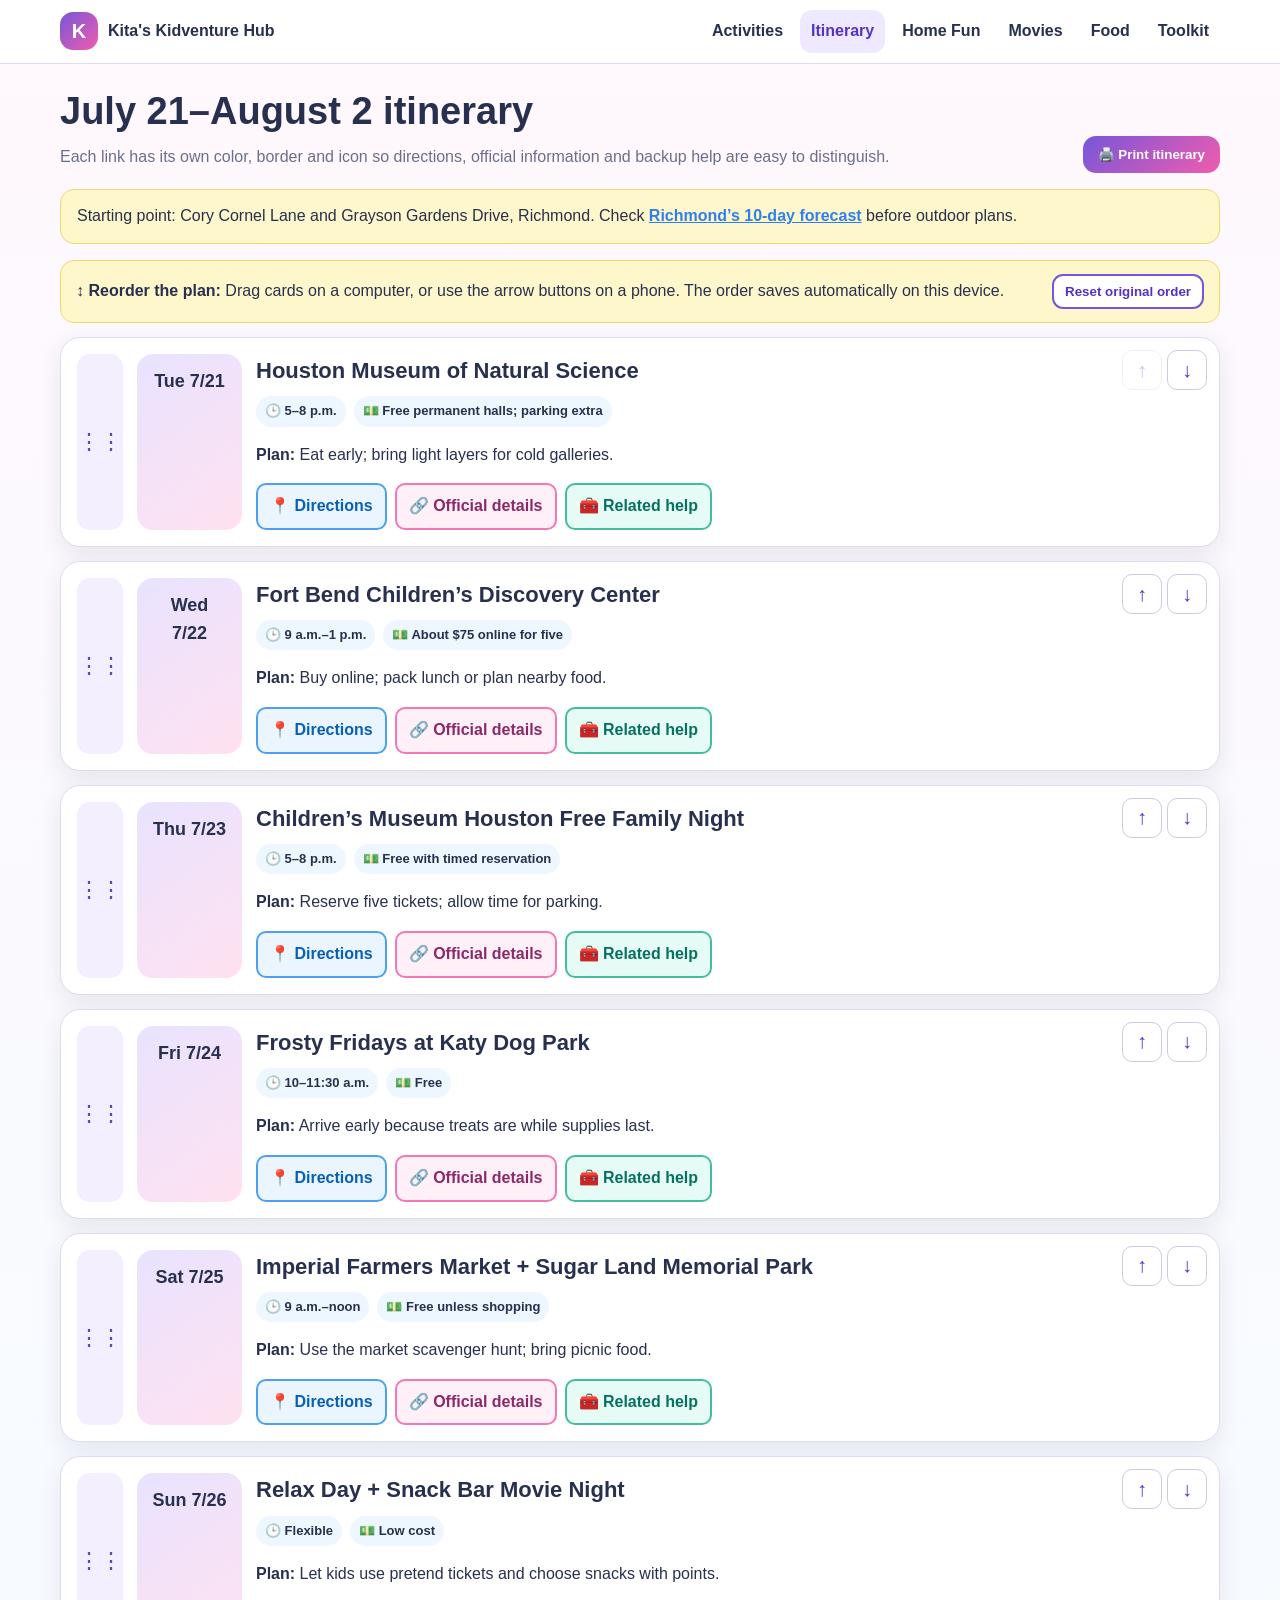
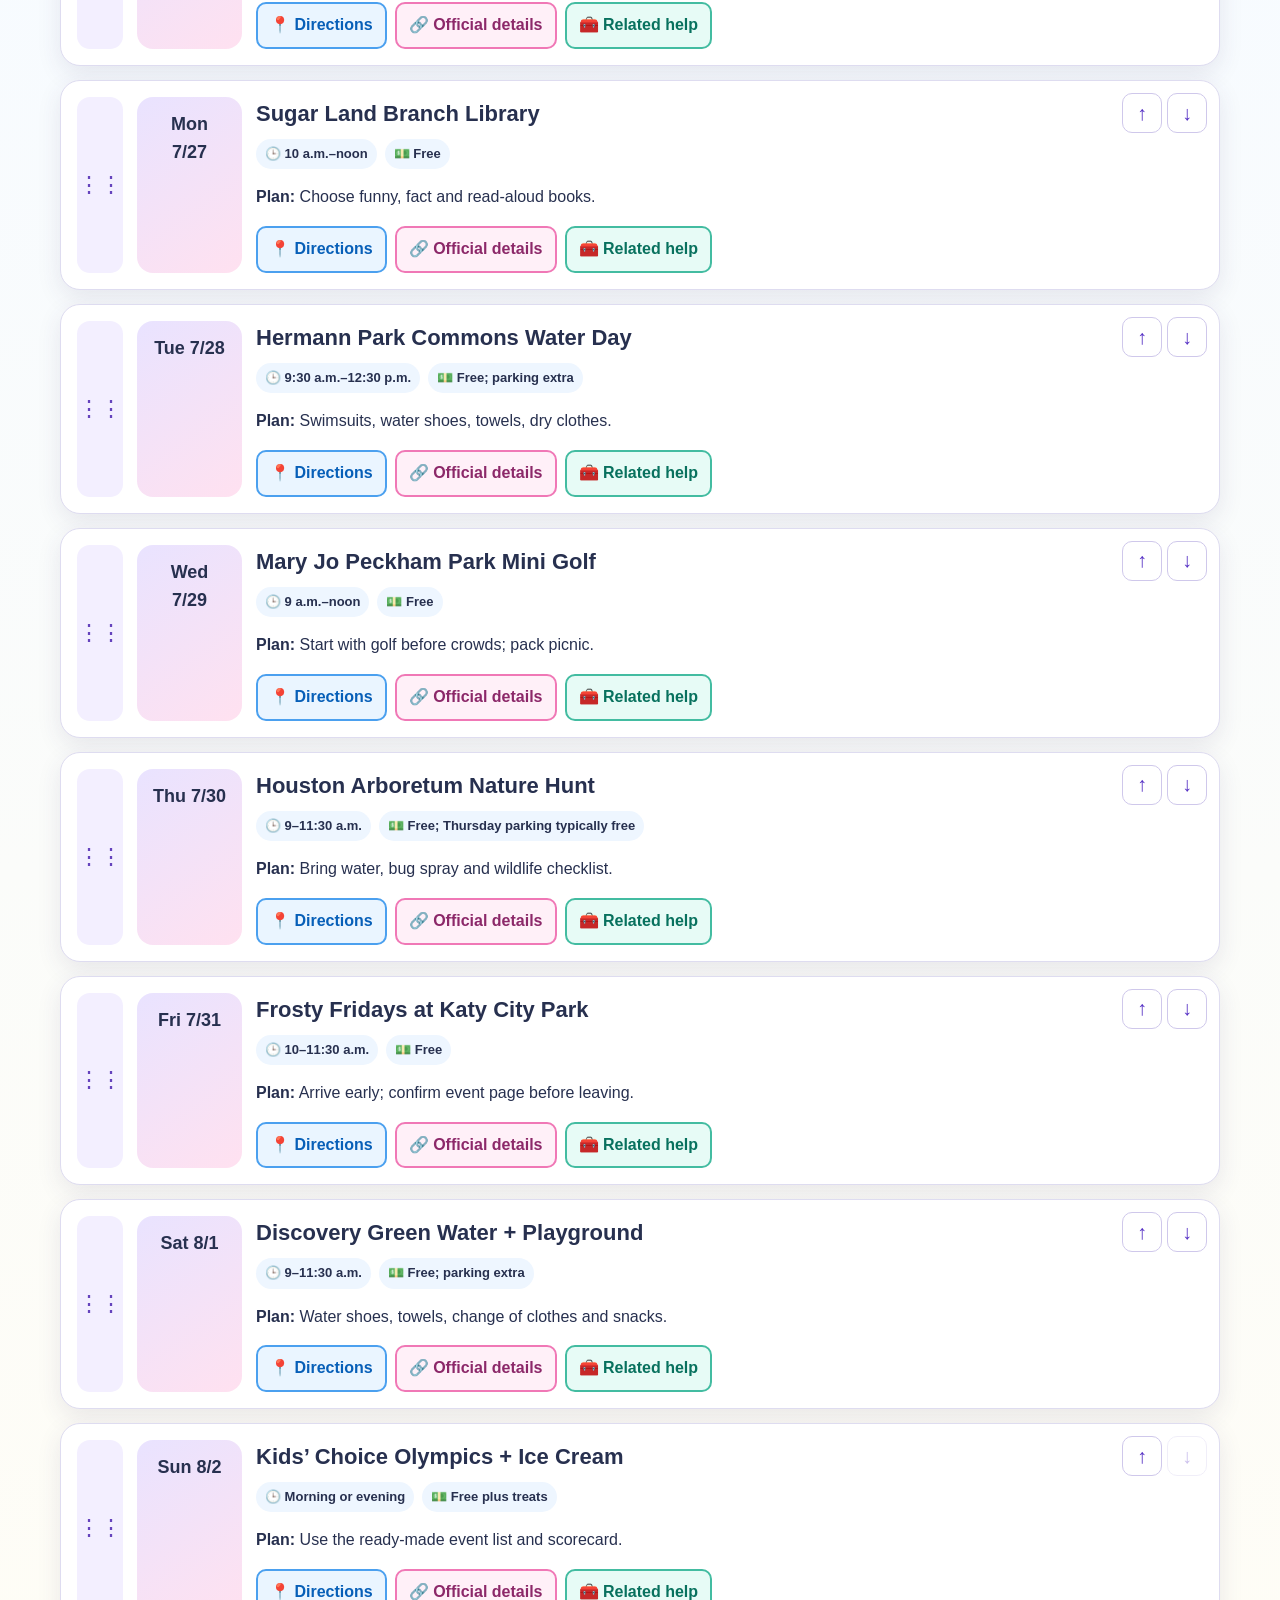
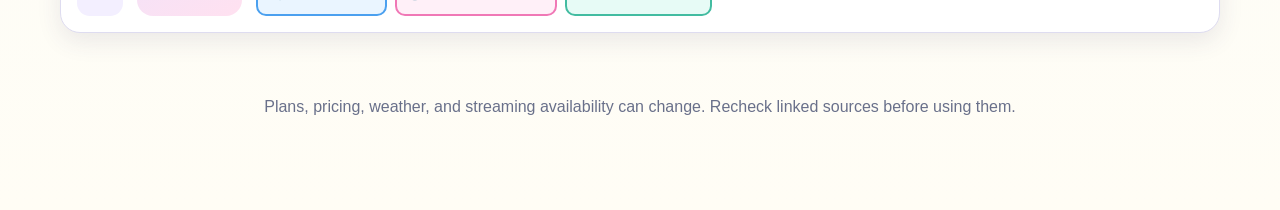
==== commit d8f80448: "Add files via upload" ====
--- a/index.html
+++ b/index.html
@@ -1 +1,115 @@
-<!doctype html><html lang="en"><head><meta charset="utf-8"><meta name="viewport" content="width=device-width,initial-scale=1"><title>Kita's Kidventure Hub</title><link rel="stylesheet" href="styles.css"></head><body><header class="site-header"><div class="wrap nav"><a class="brand" href="index.html"><span class="brand-mark">K</span>Kita's Kidventure Hub</a><nav class="nav-links"><a class="active" href="index.html">Activities</a><a class="" href="itinerary.html">Itinerary</a><a class="" href="home.html">Home Fun</a><a class="" href="movies.html">Movies</a><a class="" href="food.html">Food</a><a class="" href="toolkit.html">Toolkit</a></nav></div></header><main><section class="banner"><div class="wrap"><img src="kidventure-banner.png" alt="Colorful Kita's Kidventure Hub banner with four children and Houston scenery"></div></section><section class="hero"><div class="wrap hero-grid"><div class="hero-card"><span class="eyebrow">☀️ July 21–August 2 • Ages 3–10</span><h1>Fun plans without the daily scramble.</h1><p>Everything Kita needs for four visiting kids, from outings and directions to food, movies, printable home activities and rainy-day backups.</p><div class="hero-actions"><a class="btn btn-primary" href="itinerary.html">Open the itinerary</a><a class="btn btn-secondary" href="home.html">Find at-home fun</a></div></div><aside class="quick-card"><h2>Quick links</h2><p><a class="weather-link" href="https://weather.com/us/texas/city/richmond/tenday" target="_blank">🌦️ Richmond 10-day weather</a></p><p><a class="weather-link" href="food.html">🛒 H-E-B + Walmart lists</a></p><p><a class="weather-link" href="movies.html">🎬 Pick a movie</a></p></aside></div></section><section class="section"><div class="wrap"><div class="section-head"><div><h2>Activity directory</h2><p>Search or filter, then open directions from the starting corner.</p></div></div><input id="activity-search" class="search" placeholder="Search activities…"><div class="filters"><button class="filter-btn active" data-filter="all">All</button><button class="filter-btn" data-filter="free">Free</button><button class="filter-btn" data-filter="indoor">Indoor</button><button class="filter-btn" data-filter="water">Water play</button><button class="filter-btn" data-filter="nearby">Closer to Richmond</button></div><div class="grid"><article class="card" data-category="free indoor" data-search="Houston Museum Natural Science dinosaurs museum free indoor"><div class="card-icon">🦖</div><div class="card-body"><div class="tags"><span class="tag free">Free Tuesday 5–8 p.m.</span></div><h3>Houston Museum of Natural Science</h3><p>Dinosaurs, gems and wildlife halls. Great indoor option.</p><div class="card-actions"><a href="https://www.google.com/maps/dir/?api=1&origin=Cory+Cornel+Lane+and+Grayson+Gardens+Drive,+Richmond,+TX&destination=Houston+Museum+of+Natural+Science" target="_blank">📍 Directions</a><a href="https://www.hmns.org/visit/hours-admission/" target="_blank">🔗 Official site</a><button class="favorite" data-favorite="Houst">♡ Save</button></div></div></article><article class="card" data-category="paid indoor nearby" data-search="Fort Bend Children Discovery Sugar Land"><div class="card-icon">🧪</div><div class="card-body"><div class="tags"><span class="tag paid">Paid • Sugar Land</span></div><h3>Fort Bend Children’s Discovery Center</h3><p>Hands-on exhibits, pretend play, building and science.</p><div class="card-actions"><a href="https://www.google.com/maps/dir/?api=1&origin=Cory+Cornel+Lane+and+Grayson+Gardens+Drive,+Richmond,+TX&destination=Fort+Bend+Children%27s+Discovery+Center" target="_blank">📍 Directions</a><a href="https://www.childrensdiscoveryfb.org/" target="_blank">🔗 Official site</a><button class="favorite" data-favorite="Fort ">♡ Save</button></div></div></article><article class="card" data-category="free indoor" data-search="Children Museum Houston Thursday"><div class="card-icon">🏙️</div><div class="card-body"><div class="tags"><span class="tag free">Free Thursday 5–8 p.m.</span></div><h3>Children’s Museum Houston</h3><p>Kidtropolis, Tot Spot, science and climbing. Reserve tickets.</p><div class="card-actions"><a href="https://www.google.com/maps/dir/?api=1&origin=Cory+Cornel+Lane+and+Grayson+Gardens+Drive,+Richmond,+TX&destination=Children%27s+Museum+Houston" target="_blank">📍 Directions</a><a href="https://www.cmhouston.org/events/free-family-night" target="_blank">🔗 Official site</a><button class="favorite" data-favorite="Child">♡ Save</button></div></div></article><article class="card" data-category="free outdoor nearby" data-search="Frosty Friday Katy"><div class="card-icon">🍧</div><div class="card-body"><div class="tags"><span class="tag free">Free • Katy</span></div><h3>Frosty Fridays</h3><p>Frozen treats and rotating activities while supplies last.</p><div class="card-actions"><a href="https://www.google.com/maps/dir/?api=1&origin=Cory+Cornel+Lane+and+Grayson+Gardens+Drive,+Richmond,+TX&destination=Katy+City+Park,+Katy,+TX" target="_blank">📍 Directions</a><a href="https://www.cityofkaty.com/visitors/events" target="_blank">🔗 Official site</a><button class="favorite" data-favorite="Frost">♡ Save</button></div></div></article><article class="card" data-category="free outdoor water" data-search="Hermann Park splash water carousel"><div class="card-icon">🎠</div><div class="card-body"><div class="tags"><span class="tag free">Free play • Water</span></div><h3>Hermann Park Commons</h3><p>Splash Cove, playgrounds and picnic space.</p><div class="card-actions"><a href="https://www.google.com/maps/dir/?api=1&origin=Cory+Cornel+Lane+and+Grayson+Gardens+Drive,+Richmond,+TX&destination=Hermann+Park+Commons,+Houston,+TX" target="_blank">📍 Directions</a><a href="https://hermannpark.org/plans-projects/the-commons-at-hermann-park/" target="_blank">🔗 Official site</a><button class="favorite" data-favorite="Herma">♡ Save</button></div></div></article><article class="card" data-category="free outdoor nearby" data-search="Mary Jo Peckham Park mini golf"><div class="card-icon">⛳</div><div class="card-body"><div class="tags"><span class="tag free">Free mini golf</span></div><h3>Mary Jo Peckham Park</h3><p>Mini golf, playground, pond, trails and picnic tables.</p><div class="card-actions"><a href="https://www.google.com/maps/dir/?api=1&origin=Cory+Cornel+Lane+and+Grayson+Gardens+Drive,+Richmond,+TX&destination=Mary+Jo+Peckham+Park" target="_blank">📍 Directions</a><a href="https://cp4.harriscountytx.gov/Community-Centers/Community-Center/mary-jo-peckham-aquatic-fitness-center" target="_blank">🔗 Official site</a><button class="favorite" data-favorite="Mary ">♡ Save</button></div></div></article><article class="card" data-category="free outdoor" data-search="Houston Arboretum trails nature"><div class="card-icon">🦋</div><div class="card-body"><div class="tags"><span class="tag free">Free admission</span></div><h3>Houston Arboretum</h3><p>Discovery Room, playscape and shaded nature trails.</p><div class="card-actions"><a href="https://www.google.com/maps/dir/?api=1&origin=Cory+Cornel+Lane+and+Grayson+Gardens+Drive,+Richmond,+TX&destination=Houston+Arboretum+and+Nature+Center" target="_blank">📍 Directions</a><a href="https://houstonarboretum.org/plan-your-visit/" target="_blank">🔗 Official site</a><button class="favorite" data-favorite="Houst">♡ Save</button></div></div></article><article class="card" data-category="free outdoor water" data-search="Discovery Green splash fountain"><div class="card-icon">⛲</div><div class="card-body"><div class="tags"><span class="tag free">Free • Water</span></div><h3>Discovery Green</h3><p>Gateway Fountain, playground, lawns and public art.</p><div class="card-actions"><a href="https://www.google.com/maps/dir/?api=1&origin=Cory+Cornel+Lane+and+Grayson+Gardens+Drive,+Richmond,+TX&destination=Discovery+Green,+Houston,+TX" target="_blank">📍 Directions</a><a href="https://www.discoverygreen.com/" target="_blank">🔗 Official site</a><button class="favorite" data-favorite="Disco">♡ Save</button></div></div></article><article class="card" data-category="free indoor nearby" data-search="Fort Bend library Sugar Land"><div class="card-icon">📚</div><div class="card-body"><div class="tags"><span class="tag free">Free • Indoor</span></div><h3>Fort Bend County Libraries</h3><p>Story times, crafts, books, games and cool indoor reset time.</p><div class="card-actions"><a href="https://www.google.com/maps/dir/?api=1&origin=Cory+Cornel+Lane+and+Grayson+Gardens+Drive,+Richmond,+TX&destination=Sugar+Land+Branch+Library" target="_blank">📍 Directions</a><a href="https://www.fortbendlibraries.gov/events/upcoming" target="_blank">🔗 Official site</a><button class="favorite" data-favorite="Fort ">♡ Save</button></div></div></article><article class="card" data-category="free outdoor nearby" data-search="Sugar Land Memorial Park playground"><div class="card-icon">🌳</div><div class="card-body"><div class="tags"><span class="tag free">Free • Nearby</span></div><h3>Sugar Land Memorial Park</h3><p>Playground, trails, lake and picnic areas.</p><div class="card-actions"><a href="https://www.google.com/maps/dir/?api=1&origin=Cory+Cornel+Lane+and+Grayson+Gardens+Drive,+Richmond,+TX&destination=Sugar+Land+Memorial+Park" target="_blank">📍 Directions</a><a href="https://www.sugarlandtx.gov/Facilities/Facility/Details/Sugar-Land-Memorial-Park-23" target="_blank">🔗 Official site</a><button class="favorite" data-favorite="Sugar">♡ Save</button></div></div></article></div></div></section></main><footer class="footer"><div class="wrap">Plans, pricing, weather, and streaming availability can change. Recheck linked sources before using them.</div></footer><nav class="mobile-nav"><a href="index.html"><strong>🎟️</strong>Activities</a><a href="itinerary.html"><strong>🗓️</strong>Plan</a><a href="home.html"><strong>🏠</strong>Home</a><a href="movies.html"><strong>🎬</strong>Movies</a><a href="food.html"><strong>🍕</strong>Food</a><a href="toolkit.html"><strong>🎒</strong>Toolkit</a></nav><script src="app.js"></script></body></html>+<!DOCTYPE html>
+<html lang="en"><head><meta charset="utf-8"/><meta content="width=device-width,initial-scale=1" name="viewport"/><title>Itinerary | Kidventure Hub</title><link href="styles.css" rel="stylesheet"/><style>
+.reorder-note{display:flex;align-items:center;justify-content:space-between;gap:12px;margin:14px 0;padding:13px 15px;border:1px solid #efd66e;border-radius:14px;background:#fff7cc}.reorder-note p{margin:0}.reset-order{border:2px solid #7756d9;background:#fff;color:#5631c5;border-radius:11px;padding:8px 11px;font-weight:900;cursor:pointer}.day{position:relative;grid-template-columns:46px 105px minmax(0,1fr)}.drag-handle{display:flex;align-items:center;justify-content:center;border:0;background:#f3efff;color:#6543bd;border-radius:13px;font-size:22px;cursor:grab;touch-action:none}.drag-handle:active{cursor:grabbing}.move-buttons{position:absolute;right:12px;top:12px;display:flex;gap:5px}.move-buttons button{width:40px;height:40px;border:1px solid #cfc8eb;border-radius:10px;background:#fff;color:#5631c5;font-size:20px;font-weight:900;cursor:pointer}.move-buttons button:disabled{opacity:.3;cursor:not-allowed}.day.dragging{opacity:.45}.day.drag-over{outline:3px dashed #7756d9;outline-offset:3px}.day>div:nth-of-type(2){min-width:0;padding-right:88px}
+@media(max-width:560px){
+  .wrap{width:min(100% - 20px,1160px)}
+  .section{padding-top:12px}
+  .section-head{gap:10px;margin-bottom:12px}
+  .section-head h2{font-size:28px;line-height:1.12}
+  .section-head p{font-size:15px}
+  .section-head .btn{width:100%}
+  .notice{font-size:14px;padding:12px}
+  .reorder-note{align-items:stretch;flex-direction:column;font-size:14px;padding:12px}
+  .reset-order{width:100%;min-height:44px}
+  .itinerary{gap:12px}
+  .day{display:block;padding:14px;border-radius:18px;overflow:hidden}
+  .drag-handle{position:absolute;left:14px;top:14px;width:42px;height:42px}
+  .move-buttons{right:14px;top:14px}
+  .date-badge{display:inline-flex;align-items:center;min-height:42px;width:auto;max-width:calc(100% - 154px);margin:0 0 16px 54px;padding:9px 14px;text-align:left;font-size:16px;white-space:nowrap}
+  .day>div:nth-of-type(2){width:100%;min-width:0;padding:0}
+  .day h3{margin:0 0 8px;font-size:22px;line-height:1.2;overflow-wrap:normal;word-break:normal}
+  .day p{margin:10px 0;font-size:16px;line-height:1.5}
+  .day-meta{display:grid;grid-template-columns:1fr;gap:7px;margin:10px 0}
+  .pill{display:flex;width:100%;max-width:100%;padding:8px 10px;border-radius:12px;font-size:14px;white-space:normal}
+  .day-links{display:grid;grid-template-columns:1fr;gap:8px;width:100%;margin-top:14px}
+  .day-links a{display:flex;width:100%;min-height:46px;justify-content:center;padding:10px 12px;font-size:16px;text-align:center}
+}
+@media(max-width:380px){
+  .date-badge{max-width:calc(100% - 144px);margin-left:50px;padding-inline:10px;font-size:14px}
+  .move-buttons button{width:38px;height:38px}
+  .day h3{font-size:20px}
+}
+@media print{.reorder-note,.drag-handle,.move-buttons{display:none!important}.day{grid-template-columns:105px 1fr}.day>div:nth-of-type(2){padding-right:0}}
+</style></head><body><header class="site-header"><div class="wrap nav"><a class="brand" href="index.html"><span class="brand-mark">K</span>Kita's Kidventure Hub</a><nav class="nav-links"><a class="" href="index.html">Activities</a><a class="active" href="itinerary.html">Itinerary</a><a class="" href="home.html">Home Fun</a><a class="" href="movies.html">Movies</a><a class="" href="food.html">Food</a><a class="" href="toolkit.html">Toolkit</a></nav></div></header><main><section class="section"><div class="wrap"><div class="section-head"><div><h2>July 21–August 2 itinerary</h2><p>Each link has its own color, border and icon so directions, official information and backup help are easy to distinguish.</p></div><button class="btn btn-primary no-print" data-print="">🖨️ Print itinerary</button></div><p class="notice">Starting point: Cory Cornel Lane and Grayson Gardens Drive, Richmond. Check <a href="https://weather.com/us/texas/city/richmond/tenday" target="_blank"><strong>Richmond’s 10-day forecast</strong></a> before outdoor plans.</p><div class="reorder-note no-print"><p><strong>↕️ Reorder the plan:</strong> Drag cards on a computer, or use the arrow buttons on a phone. The order saves automatically on this device.</p><button class="reset-order" id="reset-itinerary" type="button">Reset original order</button></div><div class="itinerary"><article class="day" data-day-id="day-1" draggable="true"><button aria-label="Drag to reorder activity" class="drag-handle no-print" title="Drag to reorder" type="button">⋮⋮</button><div class="date-badge">Tue 7/21</div><div><h3>Houston Museum of Natural Science</h3><div class="day-meta"><span class="pill">🕒 5–8 p.m.</span><span class="pill">💵 Free permanent halls; parking extra</span></div><p><strong>Plan:</strong> Eat early; bring light layers for cold galleries.</p><div class="day-links"><a class="directions" href="https://www.google.com/maps/dir/?api=1&amp;origin=Cory+Cornel+Lane+and+Grayson+Gardens+Drive,+Richmond,+TX&amp;destination=Houston+Museum+of+Natural+Science" target="_blank">📍 Directions</a><a class="official" href="https://www.hmns.org/visit/hours-admission/" target="_blank">🔗 Official details</a><a class="backup" href="home.html">🧰 Related help</a></div></div><div class="move-buttons no-print"><button aria-label="Move activity up" class="move-up" title="Move up" type="button">↑</button><button aria-label="Move activity down" class="move-down" title="Move down" type="button">↓</button></div></article><article class="day" data-day-id="day-2" draggable="true"><button aria-label="Drag to reorder activity" class="drag-handle no-print" title="Drag to reorder" type="button">⋮⋮</button><div class="date-badge">Wed 7/22</div><div><h3>Fort Bend Children’s Discovery Center</h3><div class="day-meta"><span class="pill">🕒 9 a.m.–1 p.m.</span><span class="pill">💵 About $75 online for five</span></div><p><strong>Plan:</strong> Buy online; pack lunch or plan nearby food.</p><div class="day-links"><a class="directions" href="https://www.google.com/maps/dir/?api=1&amp;origin=Cory+Cornel+Lane+and+Grayson+Gardens+Drive,+Richmond,+TX&amp;destination=Fort+Bend+Children%27s+Discovery+Center" target="_blank">📍 Directions</a><a class="official" href="https://www.childrensdiscoveryfb.org/" target="_blank">🔗 Official details</a><a class="backup" href="home.html">🧰 Related help</a></div></div><div class="move-buttons no-print"><button aria-label="Move activity up" class="move-up" title="Move up" type="button">↑</button><button aria-label="Move activity down" class="move-down" title="Move down" type="button">↓</button></div></article><article class="day" data-day-id="day-3" draggable="true"><button aria-label="Drag to reorder activity" class="drag-handle no-print" title="Drag to reorder" type="button">⋮⋮</button><div class="date-badge">Thu 7/23</div><div><h3>Children’s Museum Houston Free Family Night</h3><div class="day-meta"><span class="pill">🕒 5–8 p.m.</span><span class="pill">💵 Free with timed reservation</span></div><p><strong>Plan:</strong> Reserve five tickets; allow time for parking.</p><div class="day-links"><a class="directions" href="https://www.google.com/maps/dir/?api=1&amp;origin=Cory+Cornel+Lane+and+Grayson+Gardens+Drive,+Richmond,+TX&amp;destination=Children%27s+Museum+Houston" target="_blank">📍 Directions</a><a class="official" href="https://www.cmhouston.org/events/free-family-night" target="_blank">🔗 Official details</a><a class="backup" href="home.html">🧰 Related help</a></div></div><div class="move-buttons no-print"><button aria-label="Move activity up" class="move-up" title="Move up" type="button">↑</button><button aria-label="Move activity down" class="move-down" title="Move down" type="button">↓</button></div></article><article class="day" data-day-id="day-4" draggable="true"><button aria-label="Drag to reorder activity" class="drag-handle no-print" title="Drag to reorder" type="button">⋮⋮</button><div class="date-badge">Fri 7/24</div><div><h3>Frosty Fridays at Katy Dog Park</h3><div class="day-meta"><span class="pill">🕒 10–11:30 a.m.</span><span class="pill">💵 Free</span></div><p><strong>Plan:</strong> Arrive early because treats are while supplies last.</p><div class="day-links"><a class="directions" href="https://www.google.com/maps/dir/?api=1&amp;origin=Cory+Cornel+Lane+and+Grayson+Gardens+Drive,+Richmond,+TX&amp;destination=Katy+Dog+Park" target="_blank">📍 Directions</a><a class="official" href="https://www.cityofkaty.com/visitors/events" target="_blank">🔗 Official details</a><a class="backup" href="home.html">🧰 Related help</a></div></div><div class="move-buttons no-print"><button aria-label="Move activity up" class="move-up" title="Move up" type="button">↑</button><button aria-label="Move activity down" class="move-down" title="Move down" type="button">↓</button></div></article><article class="day" data-day-id="day-5" draggable="true"><button aria-label="Drag to reorder activity" class="drag-handle no-print" title="Drag to reorder" type="button">⋮⋮</button><div class="date-badge">Sat 7/25</div><div><h3>Imperial Farmers Market + Sugar Land Memorial Park</h3><div class="day-meta"><span class="pill">🕒 9 a.m.–noon</span><span class="pill">💵 Free unless shopping</span></div><p><strong>Plan:</strong> Use the market scavenger hunt; bring picnic food.</p><div class="day-links"><a class="directions" href="https://www.google.com/maps/dir/?api=1&amp;origin=Cory+Cornel+Lane+and+Grayson+Gardens+Drive,+Richmond,+TX&amp;destination=Imperial+Farmers+Market,+Sugar+Land,+TX" target="_blank">📍 Directions</a><a class="official" href="https://www.sugarlandtx.gov/437/Special-Events" target="_blank">🔗 Official details</a><a class="backup" href="guides/market-scavenger.html">🧰 Related help</a></div></div><div class="move-buttons no-print"><button aria-label="Move activity up" class="move-up" title="Move up" type="button">↑</button><button aria-label="Move activity down" class="move-down" title="Move down" type="button">↓</button></div></article><article class="day" data-day-id="day-6" draggable="true"><button aria-label="Drag to reorder activity" class="drag-handle no-print" title="Drag to reorder" type="button">⋮⋮</button><div class="date-badge">Sun 7/26</div><div><h3>Relax Day + Snack Bar Movie Night</h3><div class="day-meta"><span class="pill">🕒 Flexible</span><span class="pill">💵 Low cost</span></div><p><strong>Plan:</strong> Let kids use pretend tickets and choose snacks with points.</p><div class="day-links"><a class="directions" href="https://www.google.com/maps/dir/?api=1&amp;origin=Cory+Cornel+Lane+and+Grayson+Gardens+Drive,+Richmond,+TX&amp;destination=Cory+Cornel+Lane+and+Grayson+Gardens+Drive,+Richmond,+TX" target="_blank">📍 Directions</a><a class="official" href="movies.html" target="_blank">🔗 Official details</a><a class="backup" href="guides/snack-bar.html">🧰 Related help</a></div></div><div class="move-buttons no-print"><button aria-label="Move activity up" class="move-up" title="Move up" type="button">↑</button><button aria-label="Move activity down" class="move-down" title="Move down" type="button">↓</button></div></article><article class="day" data-day-id="day-7" draggable="true"><button aria-label="Drag to reorder activity" class="drag-handle no-print" title="Drag to reorder" type="button">⋮⋮</button><div class="date-badge">Mon 7/27</div><div><h3>Sugar Land Branch Library</h3><div class="day-meta"><span class="pill">🕒 10 a.m.–noon</span><span class="pill">💵 Free</span></div><p><strong>Plan:</strong> Choose funny, fact and read-aloud books.</p><div class="day-links"><a class="directions" href="https://www.google.com/maps/dir/?api=1&amp;origin=Cory+Cornel+Lane+and+Grayson+Gardens+Drive,+Richmond,+TX&amp;destination=Sugar+Land+Branch+Library" target="_blank">📍 Directions</a><a class="official" href="https://www.fortbendlibraries.gov/events/upcoming" target="_blank">🔗 Official details</a><a class="backup" href="guides/library-challenge.html">🧰 Related help</a></div></div><div class="move-buttons no-print"><button aria-label="Move activity up" class="move-up" title="Move up" type="button">↑</button><button aria-label="Move activity down" class="move-down" title="Move down" type="button">↓</button></div></article><article class="day" data-day-id="day-8" draggable="true"><button aria-label="Drag to reorder activity" class="drag-handle no-print" title="Drag to reorder" type="button">⋮⋮</button><div class="date-badge">Tue 7/28</div><div><h3>Hermann Park Commons Water Day</h3><div class="day-meta"><span class="pill">🕒 9:30 a.m.–12:30 p.m.</span><span class="pill">💵 Free; parking extra</span></div><p><strong>Plan:</strong> Swimsuits, water shoes, towels, dry clothes.</p><div class="day-links"><a class="directions" href="https://www.google.com/maps/dir/?api=1&amp;origin=Cory+Cornel+Lane+and+Grayson+Gardens+Drive,+Richmond,+TX&amp;destination=Hermann+Park+Commons,+Houston,+TX" target="_blank">📍 Directions</a><a class="official" href="https://hermannpark.org/plans-projects/the-commons-at-hermann-park/" target="_blank">🔗 Official details</a><a class="backup" href="home.html">🧰 Related help</a></div></div><div class="move-buttons no-print"><button aria-label="Move activity up" class="move-up" title="Move up" type="button">↑</button><button aria-label="Move activity down" class="move-down" title="Move down" type="button">↓</button></div></article><article class="day" data-day-id="day-9" draggable="true"><button aria-label="Drag to reorder activity" class="drag-handle no-print" title="Drag to reorder" type="button">⋮⋮</button><div class="date-badge">Wed 7/29</div><div><h3>Mary Jo Peckham Park Mini Golf</h3><div class="day-meta"><span class="pill">🕒 9 a.m.–noon</span><span class="pill">💵 Free</span></div><p><strong>Plan:</strong> Start with golf before crowds; pack picnic.</p><div class="day-links"><a class="directions" href="https://www.google.com/maps/dir/?api=1&amp;origin=Cory+Cornel+Lane+and+Grayson+Gardens+Drive,+Richmond,+TX&amp;destination=Mary+Jo+Peckham+Park" target="_blank">📍 Directions</a><a class="official" href="https://cp4.harriscountytx.gov/Community-Centers/Community-Center/mary-jo-peckham-aquatic-fitness-center" target="_blank">🔗 Official details</a><a class="backup" href="home.html">🧰 Related help</a></div></div><div class="move-buttons no-print"><button aria-label="Move activity up" class="move-up" title="Move up" type="button">↑</button><button aria-label="Move activity down" class="move-down" title="Move down" type="button">↓</button></div></article><article class="day" data-day-id="day-10" draggable="true"><button aria-label="Drag to reorder activity" class="drag-handle no-print" title="Drag to reorder" type="button">⋮⋮</button><div class="date-badge">Thu 7/30</div><div><h3>Houston Arboretum Nature Hunt</h3><div class="day-meta"><span class="pill">🕒 9–11:30 a.m.</span><span class="pill">💵 Free; Thursday parking typically free</span></div><p><strong>Plan:</strong> Bring water, bug spray and wildlife checklist.</p><div class="day-links"><a class="directions" href="https://www.google.com/maps/dir/?api=1&amp;origin=Cory+Cornel+Lane+and+Grayson+Gardens+Drive,+Richmond,+TX&amp;destination=Houston+Arboretum+and+Nature+Center" target="_blank">📍 Directions</a><a class="official" href="https://houstonarboretum.org/plan-your-visit/" target="_blank">🔗 Official details</a><a class="backup" href="guides/nature-hunt.html">🧰 Related help</a></div></div><div class="move-buttons no-print"><button aria-label="Move activity up" class="move-up" title="Move up" type="button">↑</button><button aria-label="Move activity down" class="move-down" title="Move down" type="button">↓</button></div></article><article class="day" data-day-id="day-11" draggable="true"><button aria-label="Drag to reorder activity" class="drag-handle no-print" title="Drag to reorder" type="button">⋮⋮</button><div class="date-badge">Fri 7/31</div><div><h3>Frosty Fridays at Katy City Park</h3><div class="day-meta"><span class="pill">🕒 10–11:30 a.m.</span><span class="pill">💵 Free</span></div><p><strong>Plan:</strong> Arrive early; confirm event page before leaving.</p><div class="day-links"><a class="directions" href="https://www.google.com/maps/dir/?api=1&amp;origin=Cory+Cornel+Lane+and+Grayson+Gardens+Drive,+Richmond,+TX&amp;destination=Katy+City+Park,+Katy,+TX" target="_blank">📍 Directions</a><a class="official" href="https://www.cityofkaty.com/visitors/events" target="_blank">🔗 Official details</a><a class="backup" href="home.html">🧰 Related help</a></div></div><div class="move-buttons no-print"><button aria-label="Move activity up" class="move-up" title="Move up" type="button">↑</button><button aria-label="Move activity down" class="move-down" title="Move down" type="button">↓</button></div></article><article class="day" data-day-id="day-12" draggable="true"><button aria-label="Drag to reorder activity" class="drag-handle no-print" title="Drag to reorder" type="button">⋮⋮</button><div class="date-badge">Sat 8/1</div><div><h3>Discovery Green Water + Playground</h3><div class="day-meta"><span class="pill">🕒 9–11:30 a.m.</span><span class="pill">💵 Free; parking extra</span></div><p><strong>Plan:</strong> Water shoes, towels, change of clothes and snacks.</p><div class="day-links"><a class="directions" href="https://www.google.com/maps/dir/?api=1&amp;origin=Cory+Cornel+Lane+and+Grayson+Gardens+Drive,+Richmond,+TX&amp;destination=Discovery+Green,+Houston,+TX" target="_blank">📍 Directions</a><a class="official" href="https://www.discoverygreen.com/" target="_blank">🔗 Official details</a><a class="backup" href="home.html">🧰 Related help</a></div></div><div class="move-buttons no-print"><button aria-label="Move activity up" class="move-up" title="Move up" type="button">↑</button><button aria-label="Move activity down" class="move-down" title="Move down" type="button">↓</button></div></article><article class="day" data-day-id="day-13" draggable="true"><button aria-label="Drag to reorder activity" class="drag-handle no-print" title="Drag to reorder" type="button">⋮⋮</button><div class="date-badge">Sun 8/2</div><div><h3>Kids’ Choice Olympics + Ice Cream</h3><div class="day-meta"><span class="pill">🕒 Morning or evening</span><span class="pill">💵 Free plus treats</span></div><p><strong>Plan:</strong> Use the ready-made event list and scorecard.</p><div class="day-links"><a class="directions" href="https://www.google.com/maps/dir/?api=1&amp;origin=Cory+Cornel+Lane+and+Grayson+Gardens+Drive,+Richmond,+TX&amp;destination=Cory+Cornel+Lane+and+Grayson+Gardens+Drive,+Richmond,+TX" target="_blank">📍 Directions</a><a class="official" href="home.html" target="_blank">🔗 Official details</a><a class="backup" href="guides/olympics.html">🧰 Related help</a></div></div><div class="move-buttons no-print"><button aria-label="Move activity up" class="move-up" title="Move up" type="button">↑</button><button aria-label="Move activity down" class="move-down" title="Move down" type="button">↓</button></div></article></div></div></section></main><footer class="footer"><div class="wrap">Plans, pricing, weather, and streaming availability can change. Recheck linked sources before using them.</div></footer><nav class="mobile-nav"><a href="index.html"><strong>🎟️</strong>Activities</a><a href="itinerary.html"><strong>🗓️</strong>Plan</a><a href="home.html"><strong>🏠</strong>Home</a><a href="movies.html"><strong>🎬</strong>Movies</a><a href="food.html"><strong>🍕</strong>Food</a><a href="toolkit.html"><strong>🎒</strong>Toolkit</a></nav><script src="app.js"></script><script>
+(() => {
+  const list = document.querySelector('.itinerary');
+  if (!list) return;
+  const key = 'kitaKidventureItineraryOrderV1';
+  const cards = () => [...list.querySelectorAll('.day')];
+  const originalOrder = cards().map(card => card.dataset.dayId);
+
+  function saveOrder() {
+    localStorage.setItem(key, JSON.stringify(cards().map(card => card.dataset.dayId)));
+    updateButtons();
+  }
+
+  function restoreOrder() {
+    try {
+      const saved = JSON.parse(localStorage.getItem(key) || '[]');
+      if (!Array.isArray(saved) || !saved.length) return;
+      const byId = new Map(cards().map(card => [card.dataset.dayId, card]));
+      saved.forEach(id => { if (byId.has(id)) list.appendChild(byId.get(id)); });
+      byId.forEach((card, id) => { if (!saved.includes(id)) list.appendChild(card); });
+    } catch (_) {}
+  }
+
+  function updateButtons() {
+    cards().forEach((card, index, all) => {
+      card.querySelector('.move-up').disabled = index === 0;
+      card.querySelector('.move-down').disabled = index === all.length - 1;
+    });
+  }
+
+  list.addEventListener('click', event => {
+    const button = event.target.closest('.move-up, .move-down');
+    if (!button) return;
+    const card = button.closest('.day');
+    if (button.classList.contains('move-up') && card.previousElementSibling?.classList.contains('day')) {
+      list.insertBefore(card, card.previousElementSibling);
+    } else if (button.classList.contains('move-down') && card.nextElementSibling?.classList.contains('day')) {
+      list.insertBefore(card.nextElementSibling, card);
+    }
+    saveOrder();
+    card.scrollIntoView({behavior:'smooth', block:'center'});
+  });
+
+  let dragging = null;
+  list.addEventListener('dragstart', event => {
+    const card = event.target.closest('.day');
+    if (!card) return;
+    dragging = card;
+    card.classList.add('dragging');
+    event.dataTransfer.effectAllowed = 'move';
+    event.dataTransfer.setData('text/plain', card.dataset.dayId);
+  });
+  list.addEventListener('dragover', event => {
+    event.preventDefault();
+    const target = event.target.closest('.day');
+    cards().forEach(card => card.classList.remove('drag-over'));
+    if (target && target !== dragging) target.classList.add('drag-over');
+  });
+  list.addEventListener('drop', event => {
+    event.preventDefault();
+    const target = event.target.closest('.day');
+    if (!dragging || !target || target === dragging) return;
+    const rect = target.getBoundingClientRect();
+    const after = event.clientY > rect.top + rect.height / 2;
+    list.insertBefore(dragging, after ? target.nextSibling : target);
+    saveOrder();
+  });
+  list.addEventListener('dragend', () => {
+    cards().forEach(card => card.classList.remove('dragging','drag-over'));
+    dragging = null;
+  });
+
+  document.getElementById('reset-itinerary')?.addEventListener('click', () => {
+    const byId = new Map(cards().map(card => [card.dataset.dayId, card]));
+    originalOrder.forEach(id => list.appendChild(byId.get(id)));
+    localStorage.removeItem(key);
+    updateButtons();
+  });
+
+  restoreOrder();
+  updateButtons();
+})();
+</script></body></html>
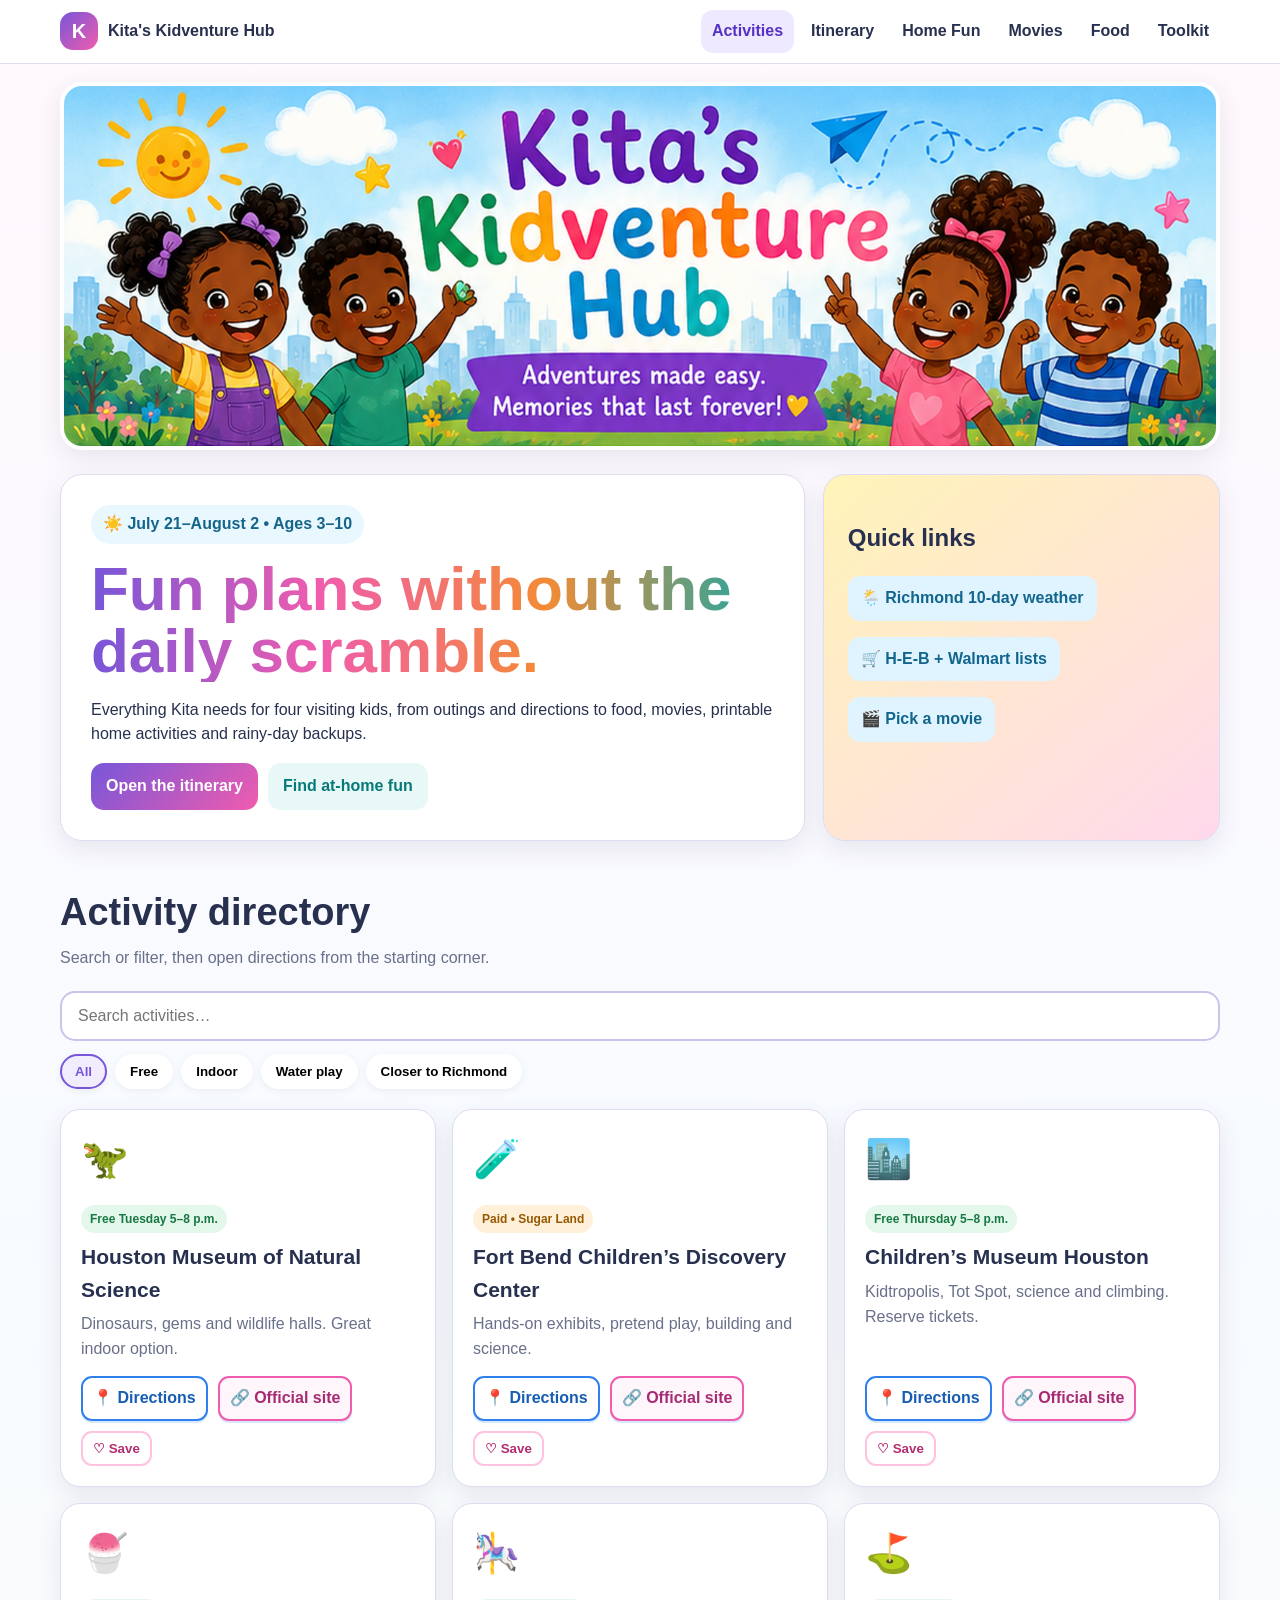
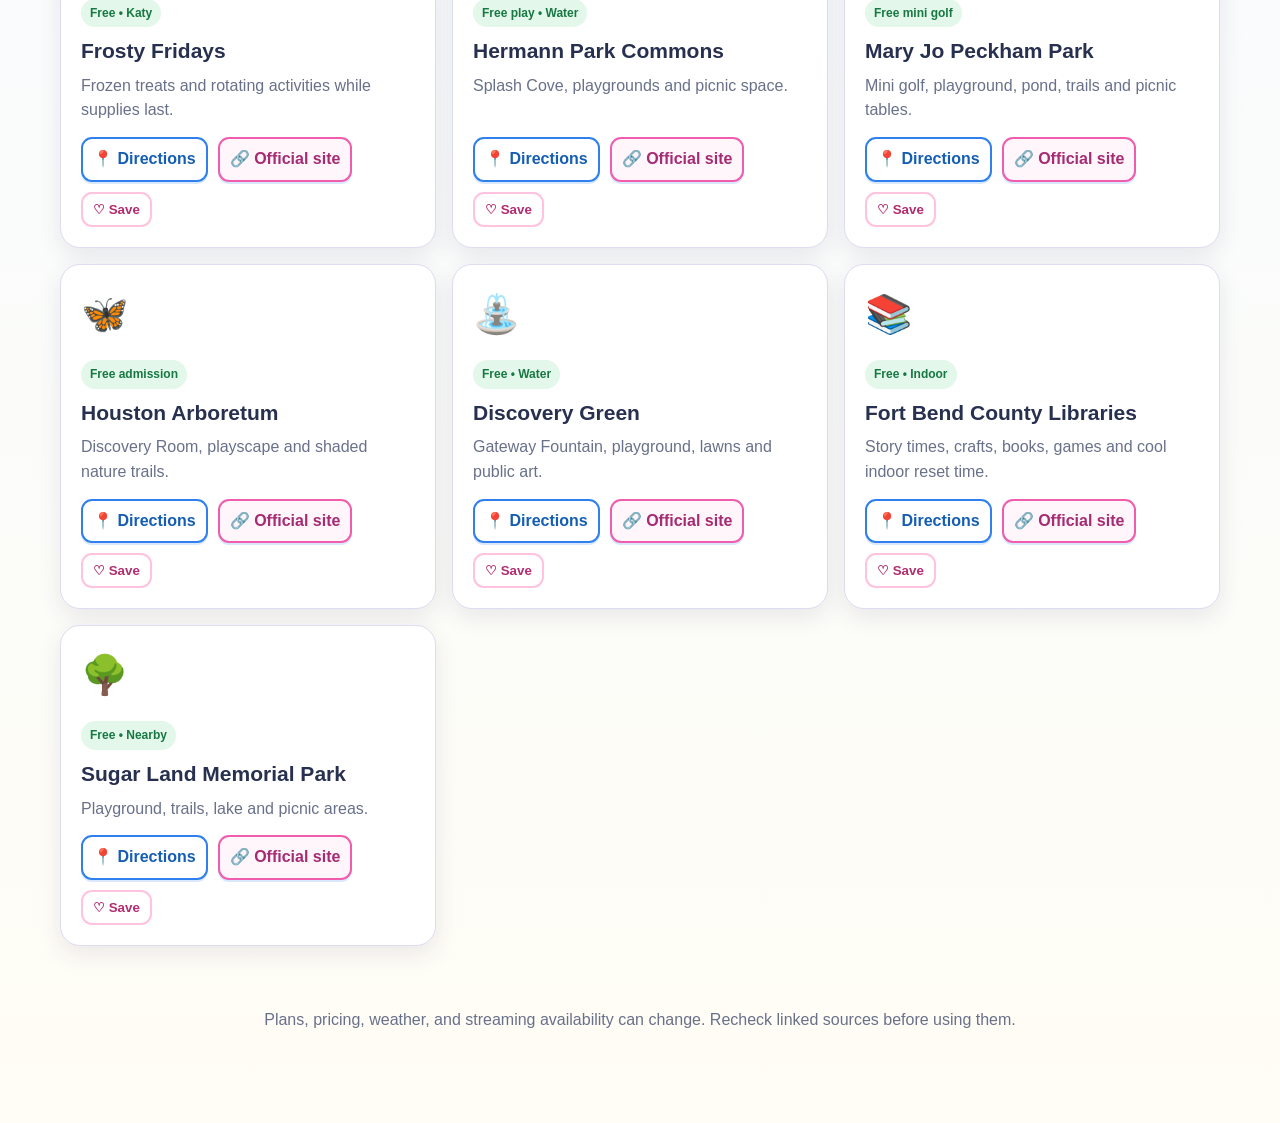
==== commit d6a32222: "Add files via upload" ====
--- a/index.html
+++ b/index.html
@@ -1,115 +1 @@
-<!DOCTYPE html>
-<html lang="en"><head><meta charset="utf-8"/><meta content="width=device-width,initial-scale=1" name="viewport"/><title>Itinerary | Kidventure Hub</title><link href="styles.css" rel="stylesheet"/><style>
-.reorder-note{display:flex;align-items:center;justify-content:space-between;gap:12px;margin:14px 0;padding:13px 15px;border:1px solid #efd66e;border-radius:14px;background:#fff7cc}.reorder-note p{margin:0}.reset-order{border:2px solid #7756d9;background:#fff;color:#5631c5;border-radius:11px;padding:8px 11px;font-weight:900;cursor:pointer}.day{position:relative;grid-template-columns:46px 105px minmax(0,1fr)}.drag-handle{display:flex;align-items:center;justify-content:center;border:0;background:#f3efff;color:#6543bd;border-radius:13px;font-size:22px;cursor:grab;touch-action:none}.drag-handle:active{cursor:grabbing}.move-buttons{position:absolute;right:12px;top:12px;display:flex;gap:5px}.move-buttons button{width:40px;height:40px;border:1px solid #cfc8eb;border-radius:10px;background:#fff;color:#5631c5;font-size:20px;font-weight:900;cursor:pointer}.move-buttons button:disabled{opacity:.3;cursor:not-allowed}.day.dragging{opacity:.45}.day.drag-over{outline:3px dashed #7756d9;outline-offset:3px}.day>div:nth-of-type(2){min-width:0;padding-right:88px}
-@media(max-width:560px){
-  .wrap{width:min(100% - 20px,1160px)}
-  .section{padding-top:12px}
-  .section-head{gap:10px;margin-bottom:12px}
-  .section-head h2{font-size:28px;line-height:1.12}
-  .section-head p{font-size:15px}
-  .section-head .btn{width:100%}
-  .notice{font-size:14px;padding:12px}
-  .reorder-note{align-items:stretch;flex-direction:column;font-size:14px;padding:12px}
-  .reset-order{width:100%;min-height:44px}
-  .itinerary{gap:12px}
-  .day{display:block;padding:14px;border-radius:18px;overflow:hidden}
-  .drag-handle{position:absolute;left:14px;top:14px;width:42px;height:42px}
-  .move-buttons{right:14px;top:14px}
-  .date-badge{display:inline-flex;align-items:center;min-height:42px;width:auto;max-width:calc(100% - 154px);margin:0 0 16px 54px;padding:9px 14px;text-align:left;font-size:16px;white-space:nowrap}
-  .day>div:nth-of-type(2){width:100%;min-width:0;padding:0}
-  .day h3{margin:0 0 8px;font-size:22px;line-height:1.2;overflow-wrap:normal;word-break:normal}
-  .day p{margin:10px 0;font-size:16px;line-height:1.5}
-  .day-meta{display:grid;grid-template-columns:1fr;gap:7px;margin:10px 0}
-  .pill{display:flex;width:100%;max-width:100%;padding:8px 10px;border-radius:12px;font-size:14px;white-space:normal}
-  .day-links{display:grid;grid-template-columns:1fr;gap:8px;width:100%;margin-top:14px}
-  .day-links a{display:flex;width:100%;min-height:46px;justify-content:center;padding:10px 12px;font-size:16px;text-align:center}
-}
-@media(max-width:380px){
-  .date-badge{max-width:calc(100% - 144px);margin-left:50px;padding-inline:10px;font-size:14px}
-  .move-buttons button{width:38px;height:38px}
-  .day h3{font-size:20px}
-}
-@media print{.reorder-note,.drag-handle,.move-buttons{display:none!important}.day{grid-template-columns:105px 1fr}.day>div:nth-of-type(2){padding-right:0}}
-</style></head><body><header class="site-header"><div class="wrap nav"><a class="brand" href="index.html"><span class="brand-mark">K</span>Kita's Kidventure Hub</a><nav class="nav-links"><a class="" href="index.html">Activities</a><a class="active" href="itinerary.html">Itinerary</a><a class="" href="home.html">Home Fun</a><a class="" href="movies.html">Movies</a><a class="" href="food.html">Food</a><a class="" href="toolkit.html">Toolkit</a></nav></div></header><main><section class="section"><div class="wrap"><div class="section-head"><div><h2>July 21–August 2 itinerary</h2><p>Each link has its own color, border and icon so directions, official information and backup help are easy to distinguish.</p></div><button class="btn btn-primary no-print" data-print="">🖨️ Print itinerary</button></div><p class="notice">Starting point: Cory Cornel Lane and Grayson Gardens Drive, Richmond. Check <a href="https://weather.com/us/texas/city/richmond/tenday" target="_blank"><strong>Richmond’s 10-day forecast</strong></a> before outdoor plans.</p><div class="reorder-note no-print"><p><strong>↕️ Reorder the plan:</strong> Drag cards on a computer, or use the arrow buttons on a phone. The order saves automatically on this device.</p><button class="reset-order" id="reset-itinerary" type="button">Reset original order</button></div><div class="itinerary"><article class="day" data-day-id="day-1" draggable="true"><button aria-label="Drag to reorder activity" class="drag-handle no-print" title="Drag to reorder" type="button">⋮⋮</button><div class="date-badge">Tue 7/21</div><div><h3>Houston Museum of Natural Science</h3><div class="day-meta"><span class="pill">🕒 5–8 p.m.</span><span class="pill">💵 Free permanent halls; parking extra</span></div><p><strong>Plan:</strong> Eat early; bring light layers for cold galleries.</p><div class="day-links"><a class="directions" href="https://www.google.com/maps/dir/?api=1&amp;origin=Cory+Cornel+Lane+and+Grayson+Gardens+Drive,+Richmond,+TX&amp;destination=Houston+Museum+of+Natural+Science" target="_blank">📍 Directions</a><a class="official" href="https://www.hmns.org/visit/hours-admission/" target="_blank">🔗 Official details</a><a class="backup" href="home.html">🧰 Related help</a></div></div><div class="move-buttons no-print"><button aria-label="Move activity up" class="move-up" title="Move up" type="button">↑</button><button aria-label="Move activity down" class="move-down" title="Move down" type="button">↓</button></div></article><article class="day" data-day-id="day-2" draggable="true"><button aria-label="Drag to reorder activity" class="drag-handle no-print" title="Drag to reorder" type="button">⋮⋮</button><div class="date-badge">Wed 7/22</div><div><h3>Fort Bend Children’s Discovery Center</h3><div class="day-meta"><span class="pill">🕒 9 a.m.–1 p.m.</span><span class="pill">💵 About $75 online for five</span></div><p><strong>Plan:</strong> Buy online; pack lunch or plan nearby food.</p><div class="day-links"><a class="directions" href="https://www.google.com/maps/dir/?api=1&amp;origin=Cory+Cornel+Lane+and+Grayson+Gardens+Drive,+Richmond,+TX&amp;destination=Fort+Bend+Children%27s+Discovery+Center" target="_blank">📍 Directions</a><a class="official" href="https://www.childrensdiscoveryfb.org/" target="_blank">🔗 Official details</a><a class="backup" href="home.html">🧰 Related help</a></div></div><div class="move-buttons no-print"><button aria-label="Move activity up" class="move-up" title="Move up" type="button">↑</button><button aria-label="Move activity down" class="move-down" title="Move down" type="button">↓</button></div></article><article class="day" data-day-id="day-3" draggable="true"><button aria-label="Drag to reorder activity" class="drag-handle no-print" title="Drag to reorder" type="button">⋮⋮</button><div class="date-badge">Thu 7/23</div><div><h3>Children’s Museum Houston Free Family Night</h3><div class="day-meta"><span class="pill">🕒 5–8 p.m.</span><span class="pill">💵 Free with timed reservation</span></div><p><strong>Plan:</strong> Reserve five tickets; allow time for parking.</p><div class="day-links"><a class="directions" href="https://www.google.com/maps/dir/?api=1&amp;origin=Cory+Cornel+Lane+and+Grayson+Gardens+Drive,+Richmond,+TX&amp;destination=Children%27s+Museum+Houston" target="_blank">📍 Directions</a><a class="official" href="https://www.cmhouston.org/events/free-family-night" target="_blank">🔗 Official details</a><a class="backup" href="home.html">🧰 Related help</a></div></div><div class="move-buttons no-print"><button aria-label="Move activity up" class="move-up" title="Move up" type="button">↑</button><button aria-label="Move activity down" class="move-down" title="Move down" type="button">↓</button></div></article><article class="day" data-day-id="day-4" draggable="true"><button aria-label="Drag to reorder activity" class="drag-handle no-print" title="Drag to reorder" type="button">⋮⋮</button><div class="date-badge">Fri 7/24</div><div><h3>Frosty Fridays at Katy Dog Park</h3><div class="day-meta"><span class="pill">🕒 10–11:30 a.m.</span><span class="pill">💵 Free</span></div><p><strong>Plan:</strong> Arrive early because treats are while supplies last.</p><div class="day-links"><a class="directions" href="https://www.google.com/maps/dir/?api=1&amp;origin=Cory+Cornel+Lane+and+Grayson+Gardens+Drive,+Richmond,+TX&amp;destination=Katy+Dog+Park" target="_blank">📍 Directions</a><a class="official" href="https://www.cityofkaty.com/visitors/events" target="_blank">🔗 Official details</a><a class="backup" href="home.html">🧰 Related help</a></div></div><div class="move-buttons no-print"><button aria-label="Move activity up" class="move-up" title="Move up" type="button">↑</button><button aria-label="Move activity down" class="move-down" title="Move down" type="button">↓</button></div></article><article class="day" data-day-id="day-5" draggable="true"><button aria-label="Drag to reorder activity" class="drag-handle no-print" title="Drag to reorder" type="button">⋮⋮</button><div class="date-badge">Sat 7/25</div><div><h3>Imperial Farmers Market + Sugar Land Memorial Park</h3><div class="day-meta"><span class="pill">🕒 9 a.m.–noon</span><span class="pill">💵 Free unless shopping</span></div><p><strong>Plan:</strong> Use the market scavenger hunt; bring picnic food.</p><div class="day-links"><a class="directions" href="https://www.google.com/maps/dir/?api=1&amp;origin=Cory+Cornel+Lane+and+Grayson+Gardens+Drive,+Richmond,+TX&amp;destination=Imperial+Farmers+Market,+Sugar+Land,+TX" target="_blank">📍 Directions</a><a class="official" href="https://www.sugarlandtx.gov/437/Special-Events" target="_blank">🔗 Official details</a><a class="backup" href="guides/market-scavenger.html">🧰 Related help</a></div></div><div class="move-buttons no-print"><button aria-label="Move activity up" class="move-up" title="Move up" type="button">↑</button><button aria-label="Move activity down" class="move-down" title="Move down" type="button">↓</button></div></article><article class="day" data-day-id="day-6" draggable="true"><button aria-label="Drag to reorder activity" class="drag-handle no-print" title="Drag to reorder" type="button">⋮⋮</button><div class="date-badge">Sun 7/26</div><div><h3>Relax Day + Snack Bar Movie Night</h3><div class="day-meta"><span class="pill">🕒 Flexible</span><span class="pill">💵 Low cost</span></div><p><strong>Plan:</strong> Let kids use pretend tickets and choose snacks with points.</p><div class="day-links"><a class="directions" href="https://www.google.com/maps/dir/?api=1&amp;origin=Cory+Cornel+Lane+and+Grayson+Gardens+Drive,+Richmond,+TX&amp;destination=Cory+Cornel+Lane+and+Grayson+Gardens+Drive,+Richmond,+TX" target="_blank">📍 Directions</a><a class="official" href="movies.html" target="_blank">🔗 Official details</a><a class="backup" href="guides/snack-bar.html">🧰 Related help</a></div></div><div class="move-buttons no-print"><button aria-label="Move activity up" class="move-up" title="Move up" type="button">↑</button><button aria-label="Move activity down" class="move-down" title="Move down" type="button">↓</button></div></article><article class="day" data-day-id="day-7" draggable="true"><button aria-label="Drag to reorder activity" class="drag-handle no-print" title="Drag to reorder" type="button">⋮⋮</button><div class="date-badge">Mon 7/27</div><div><h3>Sugar Land Branch Library</h3><div class="day-meta"><span class="pill">🕒 10 a.m.–noon</span><span class="pill">💵 Free</span></div><p><strong>Plan:</strong> Choose funny, fact and read-aloud books.</p><div class="day-links"><a class="directions" href="https://www.google.com/maps/dir/?api=1&amp;origin=Cory+Cornel+Lane+and+Grayson+Gardens+Drive,+Richmond,+TX&amp;destination=Sugar+Land+Branch+Library" target="_blank">📍 Directions</a><a class="official" href="https://www.fortbendlibraries.gov/events/upcoming" target="_blank">🔗 Official details</a><a class="backup" href="guides/library-challenge.html">🧰 Related help</a></div></div><div class="move-buttons no-print"><button aria-label="Move activity up" class="move-up" title="Move up" type="button">↑</button><button aria-label="Move activity down" class="move-down" title="Move down" type="button">↓</button></div></article><article class="day" data-day-id="day-8" draggable="true"><button aria-label="Drag to reorder activity" class="drag-handle no-print" title="Drag to reorder" type="button">⋮⋮</button><div class="date-badge">Tue 7/28</div><div><h3>Hermann Park Commons Water Day</h3><div class="day-meta"><span class="pill">🕒 9:30 a.m.–12:30 p.m.</span><span class="pill">💵 Free; parking extra</span></div><p><strong>Plan:</strong> Swimsuits, water shoes, towels, dry clothes.</p><div class="day-links"><a class="directions" href="https://www.google.com/maps/dir/?api=1&amp;origin=Cory+Cornel+Lane+and+Grayson+Gardens+Drive,+Richmond,+TX&amp;destination=Hermann+Park+Commons,+Houston,+TX" target="_blank">📍 Directions</a><a class="official" href="https://hermannpark.org/plans-projects/the-commons-at-hermann-park/" target="_blank">🔗 Official details</a><a class="backup" href="home.html">🧰 Related help</a></div></div><div class="move-buttons no-print"><button aria-label="Move activity up" class="move-up" title="Move up" type="button">↑</button><button aria-label="Move activity down" class="move-down" title="Move down" type="button">↓</button></div></article><article class="day" data-day-id="day-9" draggable="true"><button aria-label="Drag to reorder activity" class="drag-handle no-print" title="Drag to reorder" type="button">⋮⋮</button><div class="date-badge">Wed 7/29</div><div><h3>Mary Jo Peckham Park Mini Golf</h3><div class="day-meta"><span class="pill">🕒 9 a.m.–noon</span><span class="pill">💵 Free</span></div><p><strong>Plan:</strong> Start with golf before crowds; pack picnic.</p><div class="day-links"><a class="directions" href="https://www.google.com/maps/dir/?api=1&amp;origin=Cory+Cornel+Lane+and+Grayson+Gardens+Drive,+Richmond,+TX&amp;destination=Mary+Jo+Peckham+Park" target="_blank">📍 Directions</a><a class="official" href="https://cp4.harriscountytx.gov/Community-Centers/Community-Center/mary-jo-peckham-aquatic-fitness-center" target="_blank">🔗 Official details</a><a class="backup" href="home.html">🧰 Related help</a></div></div><div class="move-buttons no-print"><button aria-label="Move activity up" class="move-up" title="Move up" type="button">↑</button><button aria-label="Move activity down" class="move-down" title="Move down" type="button">↓</button></div></article><article class="day" data-day-id="day-10" draggable="true"><button aria-label="Drag to reorder activity" class="drag-handle no-print" title="Drag to reorder" type="button">⋮⋮</button><div class="date-badge">Thu 7/30</div><div><h3>Houston Arboretum Nature Hunt</h3><div class="day-meta"><span class="pill">🕒 9–11:30 a.m.</span><span class="pill">💵 Free; Thursday parking typically free</span></div><p><strong>Plan:</strong> Bring water, bug spray and wildlife checklist.</p><div class="day-links"><a class="directions" href="https://www.google.com/maps/dir/?api=1&amp;origin=Cory+Cornel+Lane+and+Grayson+Gardens+Drive,+Richmond,+TX&amp;destination=Houston+Arboretum+and+Nature+Center" target="_blank">📍 Directions</a><a class="official" href="https://houstonarboretum.org/plan-your-visit/" target="_blank">🔗 Official details</a><a class="backup" href="guides/nature-hunt.html">🧰 Related help</a></div></div><div class="move-buttons no-print"><button aria-label="Move activity up" class="move-up" title="Move up" type="button">↑</button><button aria-label="Move activity down" class="move-down" title="Move down" type="button">↓</button></div></article><article class="day" data-day-id="day-11" draggable="true"><button aria-label="Drag to reorder activity" class="drag-handle no-print" title="Drag to reorder" type="button">⋮⋮</button><div class="date-badge">Fri 7/31</div><div><h3>Frosty Fridays at Katy City Park</h3><div class="day-meta"><span class="pill">🕒 10–11:30 a.m.</span><span class="pill">💵 Free</span></div><p><strong>Plan:</strong> Arrive early; confirm event page before leaving.</p><div class="day-links"><a class="directions" href="https://www.google.com/maps/dir/?api=1&amp;origin=Cory+Cornel+Lane+and+Grayson+Gardens+Drive,+Richmond,+TX&amp;destination=Katy+City+Park,+Katy,+TX" target="_blank">📍 Directions</a><a class="official" href="https://www.cityofkaty.com/visitors/events" target="_blank">🔗 Official details</a><a class="backup" href="home.html">🧰 Related help</a></div></div><div class="move-buttons no-print"><button aria-label="Move activity up" class="move-up" title="Move up" type="button">↑</button><button aria-label="Move activity down" class="move-down" title="Move down" type="button">↓</button></div></article><article class="day" data-day-id="day-12" draggable="true"><button aria-label="Drag to reorder activity" class="drag-handle no-print" title="Drag to reorder" type="button">⋮⋮</button><div class="date-badge">Sat 8/1</div><div><h3>Discovery Green Water + Playground</h3><div class="day-meta"><span class="pill">🕒 9–11:30 a.m.</span><span class="pill">💵 Free; parking extra</span></div><p><strong>Plan:</strong> Water shoes, towels, change of clothes and snacks.</p><div class="day-links"><a class="directions" href="https://www.google.com/maps/dir/?api=1&amp;origin=Cory+Cornel+Lane+and+Grayson+Gardens+Drive,+Richmond,+TX&amp;destination=Discovery+Green,+Houston,+TX" target="_blank">📍 Directions</a><a class="official" href="https://www.discoverygreen.com/" target="_blank">🔗 Official details</a><a class="backup" href="home.html">🧰 Related help</a></div></div><div class="move-buttons no-print"><button aria-label="Move activity up" class="move-up" title="Move up" type="button">↑</button><button aria-label="Move activity down" class="move-down" title="Move down" type="button">↓</button></div></article><article class="day" data-day-id="day-13" draggable="true"><button aria-label="Drag to reorder activity" class="drag-handle no-print" title="Drag to reorder" type="button">⋮⋮</button><div class="date-badge">Sun 8/2</div><div><h3>Kids’ Choice Olympics + Ice Cream</h3><div class="day-meta"><span class="pill">🕒 Morning or evening</span><span class="pill">💵 Free plus treats</span></div><p><strong>Plan:</strong> Use the ready-made event list and scorecard.</p><div class="day-links"><a class="directions" href="https://www.google.com/maps/dir/?api=1&amp;origin=Cory+Cornel+Lane+and+Grayson+Gardens+Drive,+Richmond,+TX&amp;destination=Cory+Cornel+Lane+and+Grayson+Gardens+Drive,+Richmond,+TX" target="_blank">📍 Directions</a><a class="official" href="home.html" target="_blank">🔗 Official details</a><a class="backup" href="guides/olympics.html">🧰 Related help</a></div></div><div class="move-buttons no-print"><button aria-label="Move activity up" class="move-up" title="Move up" type="button">↑</button><button aria-label="Move activity down" class="move-down" title="Move down" type="button">↓</button></div></article></div></div></section></main><footer class="footer"><div class="wrap">Plans, pricing, weather, and streaming availability can change. Recheck linked sources before using them.</div></footer><nav class="mobile-nav"><a href="index.html"><strong>🎟️</strong>Activities</a><a href="itinerary.html"><strong>🗓️</strong>Plan</a><a href="home.html"><strong>🏠</strong>Home</a><a href="movies.html"><strong>🎬</strong>Movies</a><a href="food.html"><strong>🍕</strong>Food</a><a href="toolkit.html"><strong>🎒</strong>Toolkit</a></nav><script src="app.js"></script><script>
-(() => {
-  const list = document.querySelector('.itinerary');
-  if (!list) return;
-  const key = 'kitaKidventureItineraryOrderV1';
-  const cards = () => [...list.querySelectorAll('.day')];
-  const originalOrder = cards().map(card => card.dataset.dayId);
-
-  function saveOrder() {
-    localStorage.setItem(key, JSON.stringify(cards().map(card => card.dataset.dayId)));
-    updateButtons();
-  }
-
-  function restoreOrder() {
-    try {
-      const saved = JSON.parse(localStorage.getItem(key) || '[]');
-      if (!Array.isArray(saved) || !saved.length) return;
-      const byId = new Map(cards().map(card => [card.dataset.dayId, card]));
-      saved.forEach(id => { if (byId.has(id)) list.appendChild(byId.get(id)); });
-      byId.forEach((card, id) => { if (!saved.includes(id)) list.appendChild(card); });
-    } catch (_) {}
-  }
-
-  function updateButtons() {
-    cards().forEach((card, index, all) => {
-      card.querySelector('.move-up').disabled = index === 0;
-      card.querySelector('.move-down').disabled = index === all.length - 1;
-    });
-  }
-
-  list.addEventListener('click', event => {
-    const button = event.target.closest('.move-up, .move-down');
-    if (!button) return;
-    const card = button.closest('.day');
-    if (button.classList.contains('move-up') && card.previousElementSibling?.classList.contains('day')) {
-      list.insertBefore(card, card.previousElementSibling);
-    } else if (button.classList.contains('move-down') && card.nextElementSibling?.classList.contains('day')) {
-      list.insertBefore(card.nextElementSibling, card);
-    }
-    saveOrder();
-    card.scrollIntoView({behavior:'smooth', block:'center'});
-  });
-
-  let dragging = null;
-  list.addEventListener('dragstart', event => {
-    const card = event.target.closest('.day');
-    if (!card) return;
-    dragging = card;
-    card.classList.add('dragging');
-    event.dataTransfer.effectAllowed = 'move';
-    event.dataTransfer.setData('text/plain', card.dataset.dayId);
-  });
-  list.addEventListener('dragover', event => {
-    event.preventDefault();
-    const target = event.target.closest('.day');
-    cards().forEach(card => card.classList.remove('drag-over'));
-    if (target && target !== dragging) target.classList.add('drag-over');
-  });
-  list.addEventListener('drop', event => {
-    event.preventDefault();
-    const target = event.target.closest('.day');
-    if (!dragging || !target || target === dragging) return;
-    const rect = target.getBoundingClientRect();
-    const after = event.clientY > rect.top + rect.height / 2;
-    list.insertBefore(dragging, after ? target.nextSibling : target);
-    saveOrder();
-  });
-  list.addEventListener('dragend', () => {
-    cards().forEach(card => card.classList.remove('dragging','drag-over'));
-    dragging = null;
-  });
-
-  document.getElementById('reset-itinerary')?.addEventListener('click', () => {
-    const byId = new Map(cards().map(card => [card.dataset.dayId, card]));
-    originalOrder.forEach(id => list.appendChild(byId.get(id)));
-    localStorage.removeItem(key);
-    updateButtons();
-  });
-
-  restoreOrder();
-  updateButtons();
-})();
-</script></body></html>+<!doctype html><html lang="en"><head><meta charset="utf-8"><meta name="viewport" content="width=device-width,initial-scale=1"><title>Kita's Kidventure Hub</title><link rel="stylesheet" href="styles.css"></head><body><header class="site-header"><div class="wrap nav"><a class="brand" href="index.html"><span class="brand-mark">K</span>Kita's Kidventure Hub</a><nav class="nav-links"><a class="active" href="index.html">Activities</a><a class="" href="itinerary.html">Itinerary</a><a class="" href="home.html">Home Fun</a><a class="" href="movies.html">Movies</a><a class="" href="food.html">Food</a><a class="" href="toolkit.html">Toolkit</a></nav></div></header><main><section class="banner"><div class="wrap"><img src="kidventure-banner.png" alt="Colorful Kita's Kidventure Hub banner with four children and Houston scenery"></div></section><section class="hero"><div class="wrap hero-grid"><div class="hero-card"><span class="eyebrow">☀️ July 21–August 2 • Ages 3–10</span><h1>Fun plans without the daily scramble.</h1><p>Everything Kita needs for four visiting kids, from outings and directions to food, movies, printable home activities and rainy-day backups.</p><div class="hero-actions"><a class="btn btn-primary" href="itinerary.html">Open the itinerary</a><a class="btn btn-secondary" href="home.html">Find at-home fun</a></div></div><aside class="quick-card"><h2>Quick links</h2><p><a class="weather-link" href="https://weather.com/us/texas/city/richmond/tenday" target="_blank">🌦️ Richmond 10-day weather</a></p><p><a class="weather-link" href="food.html">🛒 H-E-B + Walmart lists</a></p><p><a class="weather-link" href="movies.html">🎬 Pick a movie</a></p></aside></div></section><section class="section"><div class="wrap"><div class="section-head"><div><h2>Activity directory</h2><p>Search or filter, then open directions from the starting corner.</p></div></div><input id="activity-search" class="search" placeholder="Search activities…"><div class="filters"><button class="filter-btn active" data-filter="all">All</button><button class="filter-btn" data-filter="free">Free</button><button class="filter-btn" data-filter="indoor">Indoor</button><button class="filter-btn" data-filter="water">Water play</button><button class="filter-btn" data-filter="nearby">Closer to Richmond</button></div><div class="grid"><article class="card" data-category="free indoor" data-search="Houston Museum Natural Science dinosaurs museum free indoor"><div class="card-icon">🦖</div><div class="card-body"><div class="tags"><span class="tag free">Free Tuesday 5–8 p.m.</span></div><h3>Houston Museum of Natural Science</h3><p>Dinosaurs, gems and wildlife halls. Great indoor option.</p><div class="card-actions"><a href="https://www.google.com/maps/dir/?api=1&origin=Cory+Cornel+Lane+and+Grayson+Gardens+Drive,+Richmond,+TX&destination=Houston+Museum+of+Natural+Science" target="_blank">📍 Directions</a><a href="https://www.hmns.org/visit/hours-admission/" target="_blank">🔗 Official site</a><button class="favorite" data-favorite="Houst">♡ Save</button></div></div></article><article class="card" data-category="paid indoor nearby" data-search="Fort Bend Children Discovery Sugar Land"><div class="card-icon">🧪</div><div class="card-body"><div class="tags"><span class="tag paid">Paid • Sugar Land</span></div><h3>Fort Bend Children’s Discovery Center</h3><p>Hands-on exhibits, pretend play, building and science.</p><div class="card-actions"><a href="https://www.google.com/maps/dir/?api=1&origin=Cory+Cornel+Lane+and+Grayson+Gardens+Drive,+Richmond,+TX&destination=Fort+Bend+Children%27s+Discovery+Center" target="_blank">📍 Directions</a><a href="https://www.childrensdiscoveryfb.org/" target="_blank">🔗 Official site</a><button class="favorite" data-favorite="Fort ">♡ Save</button></div></div></article><article class="card" data-category="free indoor" data-search="Children Museum Houston Thursday"><div class="card-icon">🏙️</div><div class="card-body"><div class="tags"><span class="tag free">Free Thursday 5–8 p.m.</span></div><h3>Children’s Museum Houston</h3><p>Kidtropolis, Tot Spot, science and climbing. Reserve tickets.</p><div class="card-actions"><a href="https://www.google.com/maps/dir/?api=1&origin=Cory+Cornel+Lane+and+Grayson+Gardens+Drive,+Richmond,+TX&destination=Children%27s+Museum+Houston" target="_blank">📍 Directions</a><a href="https://www.cmhouston.org/events/free-family-night" target="_blank">🔗 Official site</a><button class="favorite" data-favorite="Child">♡ Save</button></div></div></article><article class="card" data-category="free outdoor nearby" data-search="Frosty Friday Katy"><div class="card-icon">🍧</div><div class="card-body"><div class="tags"><span class="tag free">Free • Katy</span></div><h3>Frosty Fridays</h3><p>Frozen treats and rotating activities while supplies last.</p><div class="card-actions"><a href="https://www.google.com/maps/dir/?api=1&origin=Cory+Cornel+Lane+and+Grayson+Gardens+Drive,+Richmond,+TX&destination=Katy+City+Park,+Katy,+TX" target="_blank">📍 Directions</a><a href="https://www.cityofkaty.com/visitors/events" target="_blank">🔗 Official site</a><button class="favorite" data-favorite="Frost">♡ Save</button></div></div></article><article class="card" data-category="free outdoor water" data-search="Hermann Park splash water carousel"><div class="card-icon">🎠</div><div class="card-body"><div class="tags"><span class="tag free">Free play • Water</span></div><h3>Hermann Park Commons</h3><p>Splash Cove, playgrounds and picnic space.</p><div class="card-actions"><a href="https://www.google.com/maps/dir/?api=1&origin=Cory+Cornel+Lane+and+Grayson+Gardens+Drive,+Richmond,+TX&destination=Hermann+Park+Commons,+Houston,+TX" target="_blank">📍 Directions</a><a href="https://hermannpark.org/plans-projects/the-commons-at-hermann-park/" target="_blank">🔗 Official site</a><button class="favorite" data-favorite="Herma">♡ Save</button></div></div></article><article class="card" data-category="free outdoor nearby" data-search="Mary Jo Peckham Park mini golf"><div class="card-icon">⛳</div><div class="card-body"><div class="tags"><span class="tag free">Free mini golf</span></div><h3>Mary Jo Peckham Park</h3><p>Mini golf, playground, pond, trails and picnic tables.</p><div class="card-actions"><a href="https://www.google.com/maps/dir/?api=1&origin=Cory+Cornel+Lane+and+Grayson+Gardens+Drive,+Richmond,+TX&destination=Mary+Jo+Peckham+Park" target="_blank">📍 Directions</a><a href="https://cp4.harriscountytx.gov/Community-Centers/Community-Center/mary-jo-peckham-aquatic-fitness-center" target="_blank">🔗 Official site</a><button class="favorite" data-favorite="Mary ">♡ Save</button></div></div></article><article class="card" data-category="free outdoor" data-search="Houston Arboretum trails nature"><div class="card-icon">🦋</div><div class="card-body"><div class="tags"><span class="tag free">Free admission</span></div><h3>Houston Arboretum</h3><p>Discovery Room, playscape and shaded nature trails.</p><div class="card-actions"><a href="https://www.google.com/maps/dir/?api=1&origin=Cory+Cornel+Lane+and+Grayson+Gardens+Drive,+Richmond,+TX&destination=Houston+Arboretum+and+Nature+Center" target="_blank">📍 Directions</a><a href="https://houstonarboretum.org/plan-your-visit/" target="_blank">🔗 Official site</a><button class="favorite" data-favorite="Houst">♡ Save</button></div></div></article><article class="card" data-category="free outdoor water" data-search="Discovery Green splash fountain"><div class="card-icon">⛲</div><div class="card-body"><div class="tags"><span class="tag free">Free • Water</span></div><h3>Discovery Green</h3><p>Gateway Fountain, playground, lawns and public art.</p><div class="card-actions"><a href="https://www.google.com/maps/dir/?api=1&origin=Cory+Cornel+Lane+and+Grayson+Gardens+Drive,+Richmond,+TX&destination=Discovery+Green,+Houston,+TX" target="_blank">📍 Directions</a><a href="https://www.discoverygreen.com/" target="_blank">🔗 Official site</a><button class="favorite" data-favorite="Disco">♡ Save</button></div></div></article><article class="card" data-category="free indoor nearby" data-search="Fort Bend library Sugar Land"><div class="card-icon">📚</div><div class="card-body"><div class="tags"><span class="tag free">Free • Indoor</span></div><h3>Fort Bend County Libraries</h3><p>Story times, crafts, books, games and cool indoor reset time.</p><div class="card-actions"><a href="https://www.google.com/maps/dir/?api=1&origin=Cory+Cornel+Lane+and+Grayson+Gardens+Drive,+Richmond,+TX&destination=Sugar+Land+Branch+Library" target="_blank">📍 Directions</a><a href="https://www.fortbendlibraries.gov/events/upcoming" target="_blank">🔗 Official site</a><button class="favorite" data-favorite="Fort ">♡ Save</button></div></div></article><article class="card" data-category="free outdoor nearby" data-search="Sugar Land Memorial Park playground"><div class="card-icon">🌳</div><div class="card-body"><div class="tags"><span class="tag free">Free • Nearby</span></div><h3>Sugar Land Memorial Park</h3><p>Playground, trails, lake and picnic areas.</p><div class="card-actions"><a href="https://www.google.com/maps/dir/?api=1&origin=Cory+Cornel+Lane+and+Grayson+Gardens+Drive,+Richmond,+TX&destination=Sugar+Land+Memorial+Park" target="_blank">📍 Directions</a><a href="https://www.sugarlandtx.gov/Facilities/Facility/Details/Sugar-Land-Memorial-Park-23" target="_blank">🔗 Official site</a><button class="favorite" data-favorite="Sugar">♡ Save</button></div></div></article></div></div></section></main><footer class="footer"><div class="wrap">Plans, pricing, weather, and streaming availability can change. Recheck linked sources before using them.</div></footer><nav class="mobile-nav"><a href="index.html"><strong>🎟️</strong>Activities</a><a href="itinerary.html"><strong>🗓️</strong>Plan</a><a href="home.html"><strong>🏠</strong>Home</a><a href="movies.html"><strong>🎬</strong>Movies</a><a href="food.html"><strong>🍕</strong>Food</a><a href="toolkit.html"><strong>🎒</strong>Toolkit</a></nav><script src="app.js"></script></body></html>
